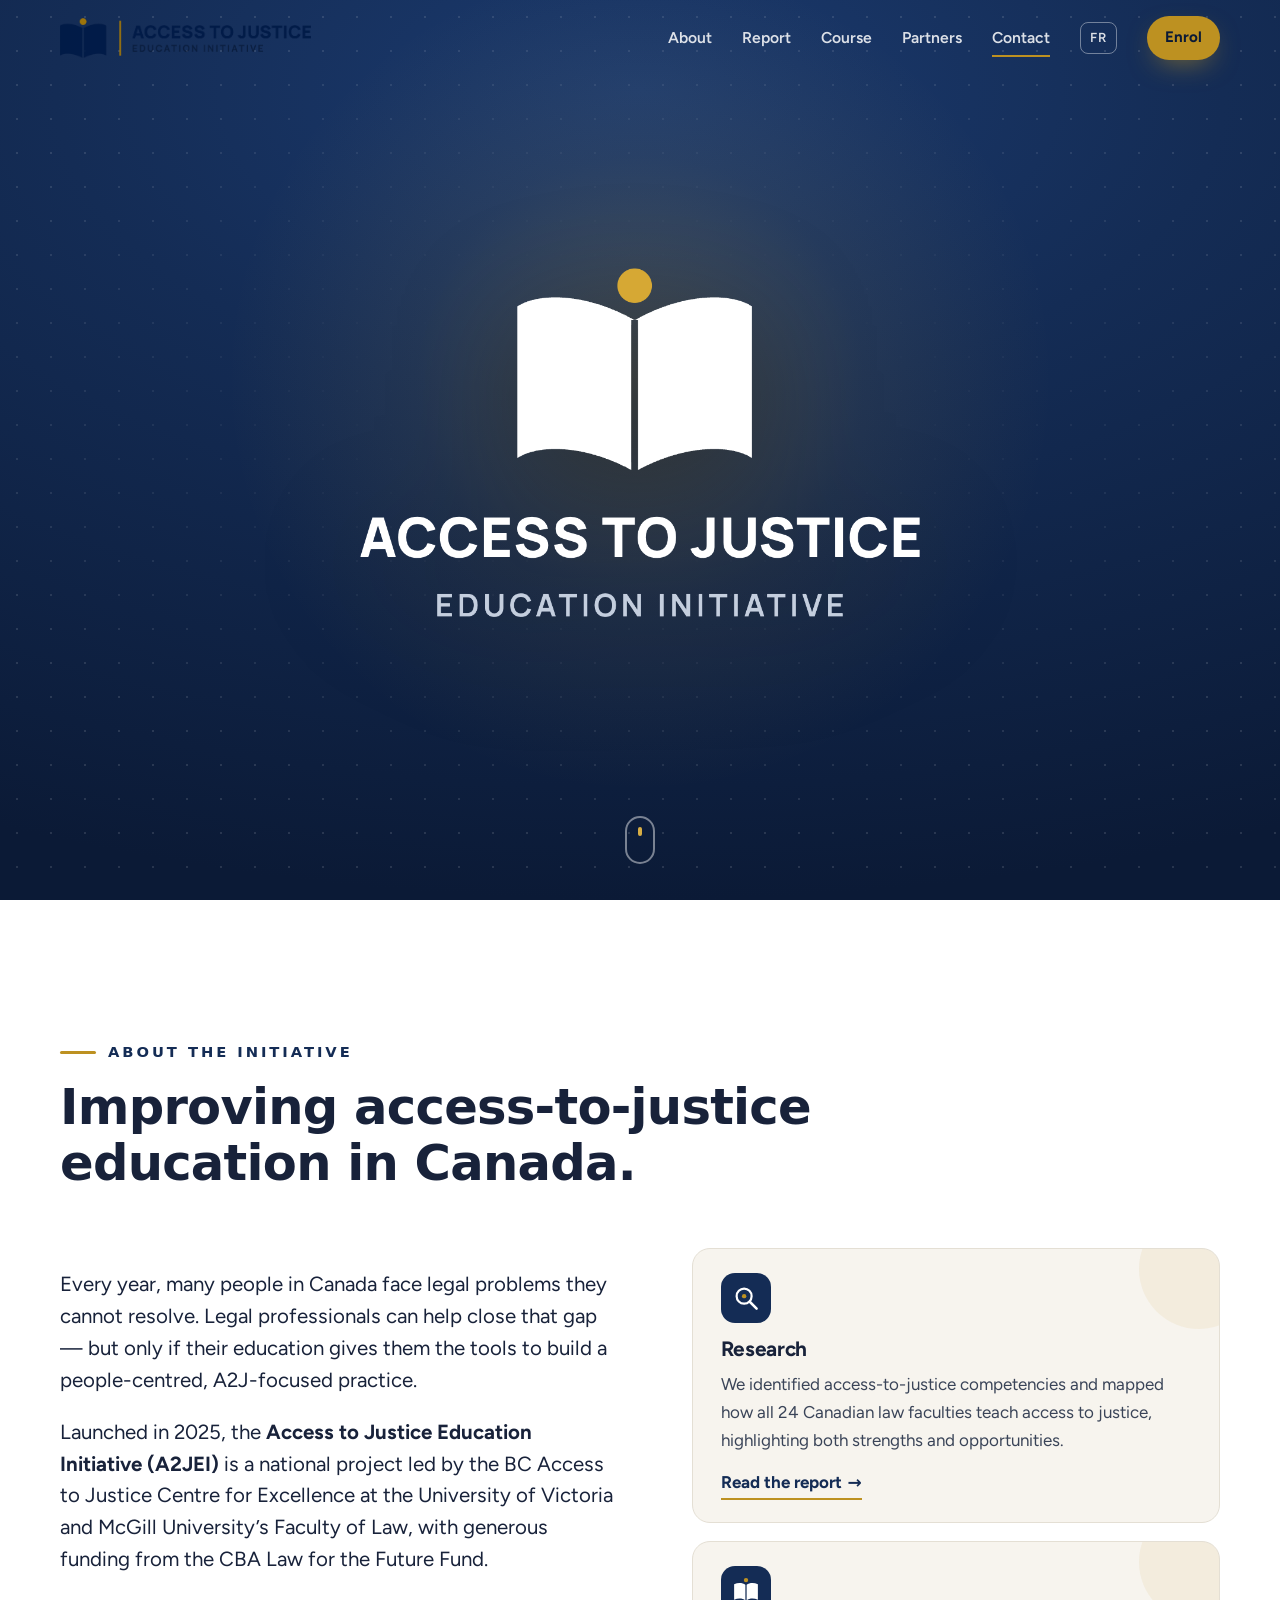
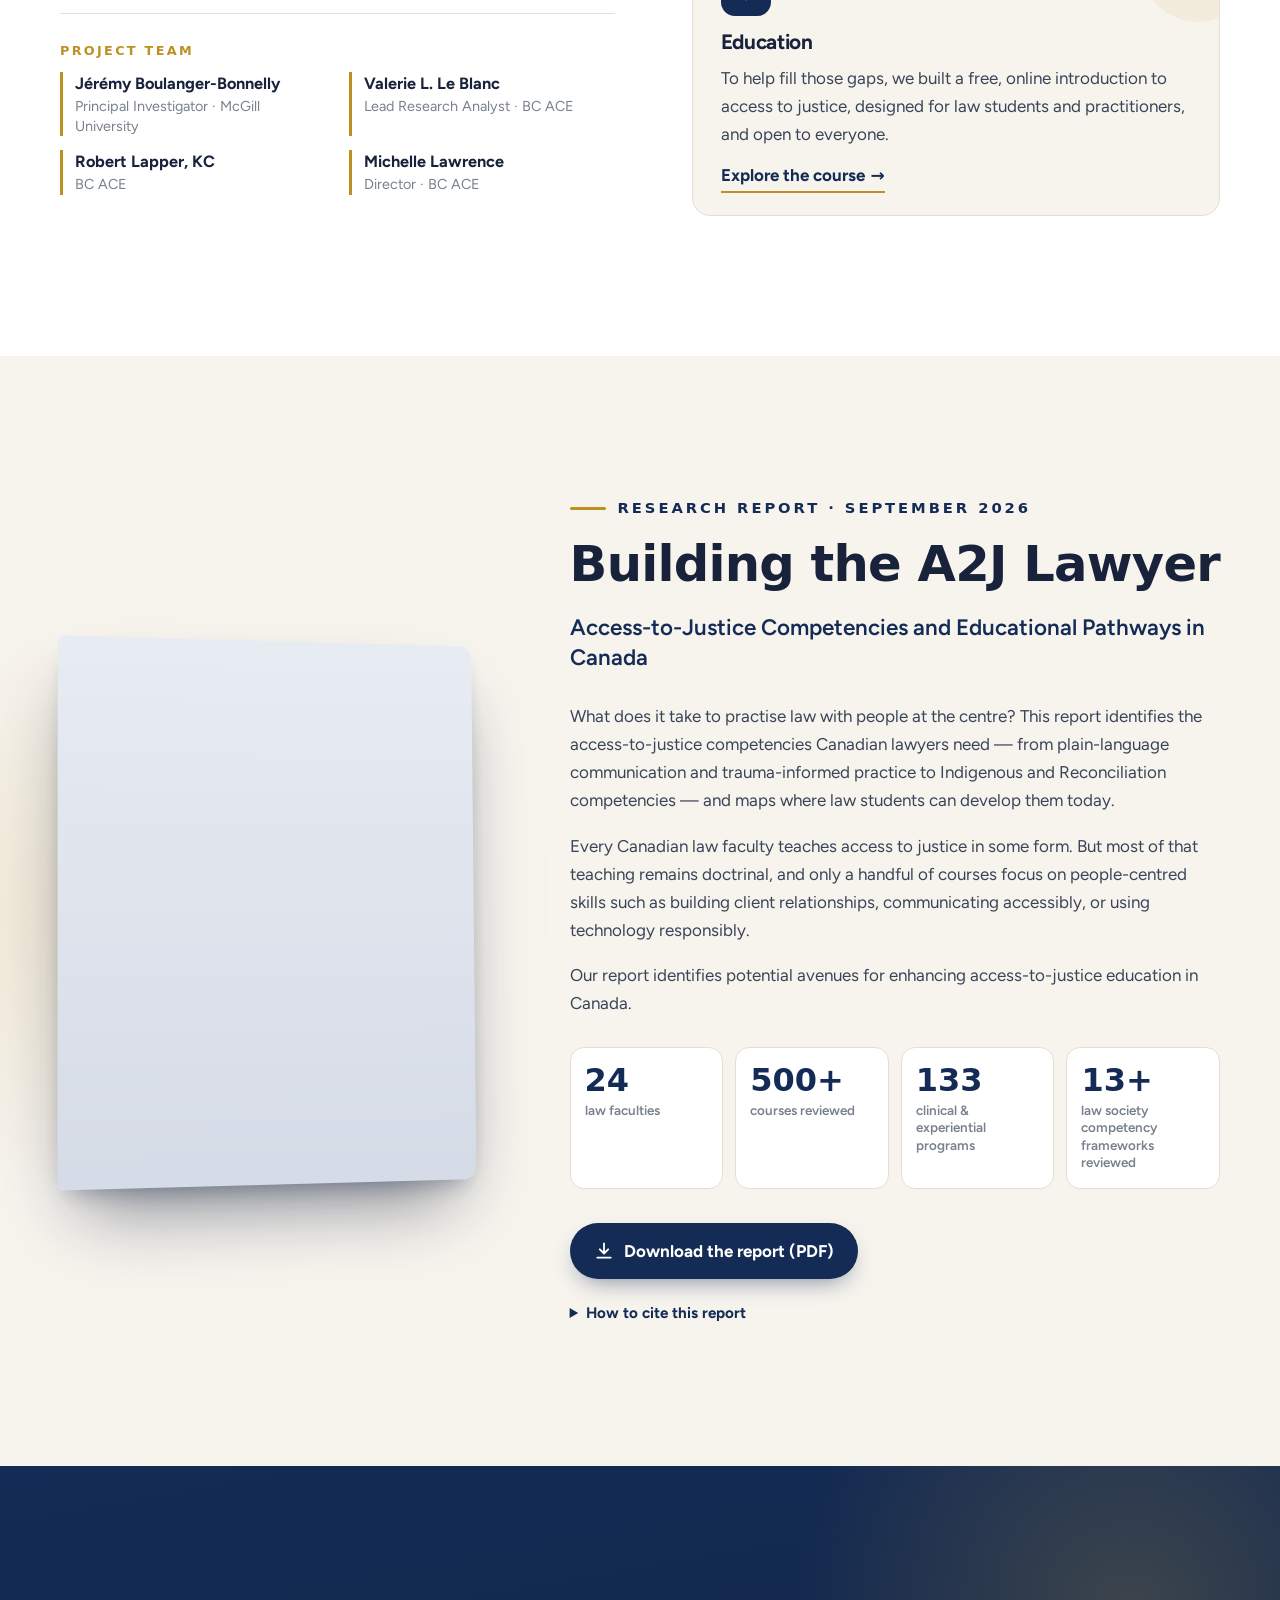
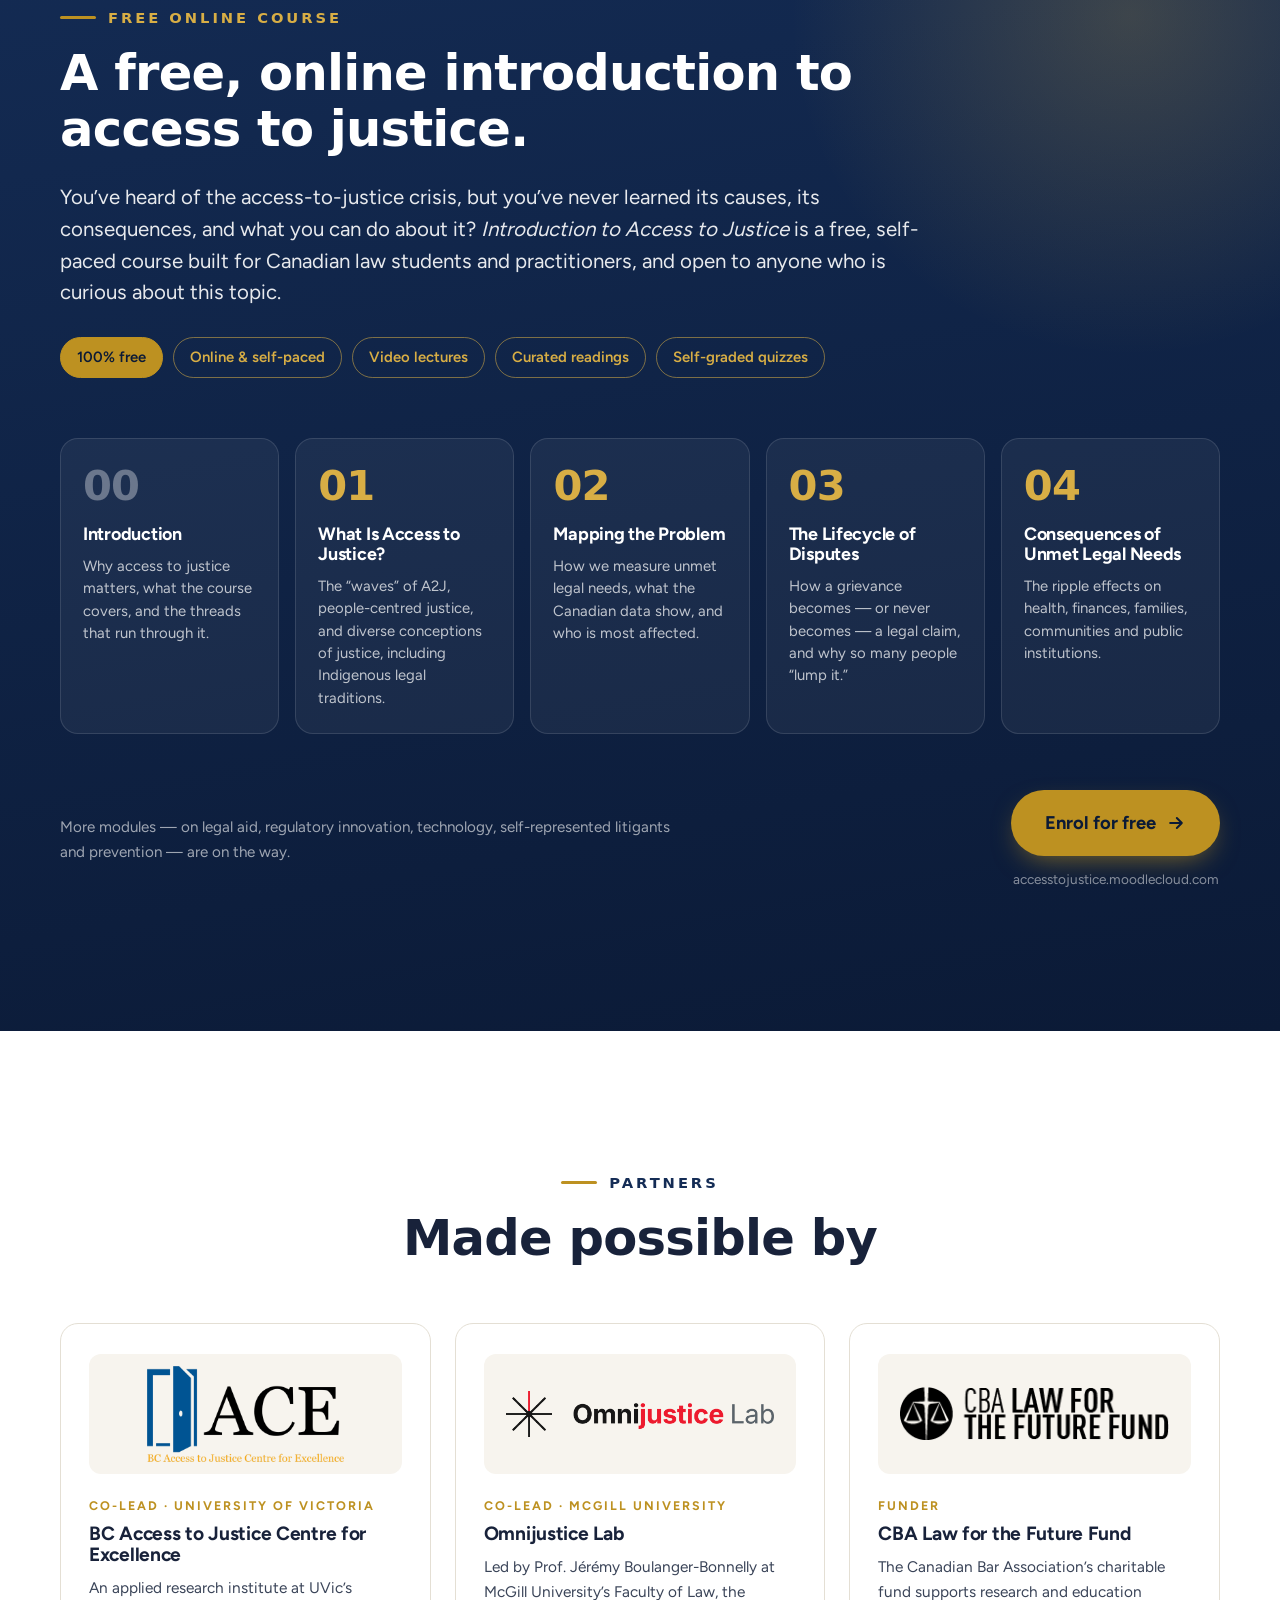
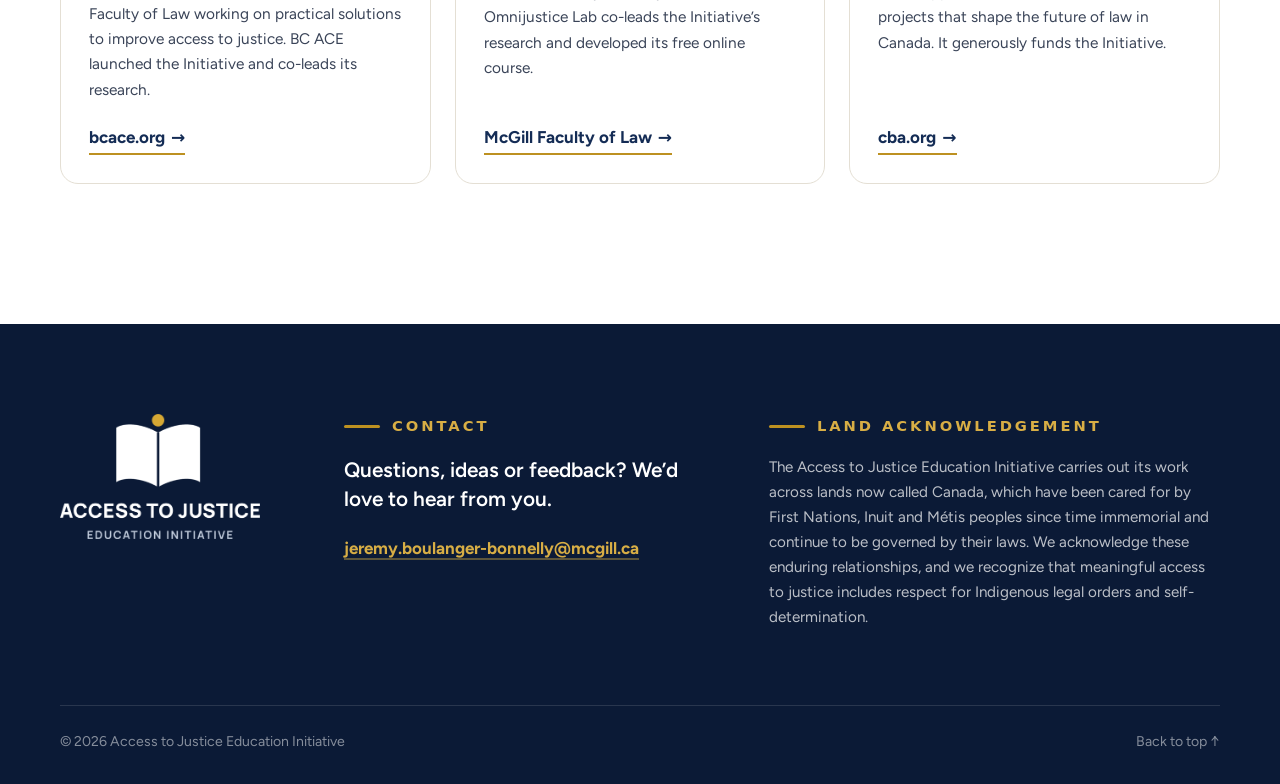
==== index.html @ c0ac3536 "Initial version of a2jeducation.org (English)" ====
<!doctype html>
<html lang="en">
<head>
  <meta charset="utf-8">
  <meta name="viewport" content="width=device-width, initial-scale=1">
  <title>Access to Justice Education Initiative</title>
  <meta name="description" content="The Access to Justice Education Initiative maps how Canadian law schools teach access to justice and offers a free online course for law students and legal professionals.">
  <link rel="canonical" href="https://a2jeducation.org/">
  <link rel="alternate" hreflang="en" href="https://a2jeducation.org/">
  <link rel="alternate" hreflang="fr" href="https://a2jeducation.org/fr/">

  <!-- Social sharing preview -->
  <meta property="og:type" content="website">
  <meta property="og:title" content="Access to Justice Education Initiative">
  <meta property="og:description" content="Research and a free online course to strengthen access-to-justice education in Canada.">
  <meta property="og:url" content="https://a2jeducation.org/">
  <meta property="og:image" content="https://a2jeducation.org/assets/img/og-image.png">
  <meta name="twitter:card" content="summary_large_image">

  <link rel="icon" href="favicon.ico" sizes="any">
  <link rel="icon" type="image/png" href="favicon.png">
  <link rel="apple-touch-icon" href="assets/img/apple-touch-icon.png">
  <meta name="theme-color" content="#0B1A36">

  <link rel="preload" href="fonts/figtree-latin-800-normal.woff2" as="font" type="font/woff2" crossorigin>
  <link rel="stylesheet" href="css/styles.css">
</head>
<body>

  <a class="skip-link" href="#about">Skip to content</a>

  <!-- ============ NAVIGATION ============ -->
  <header class="site-nav" id="nav">
    <div class="nav-inner">
      <a class="nav-brand" href="#top" aria-label="Access to Justice Education Initiative — back to top">
        <img src="assets/img/logo-horizontal-en.png" alt="Access to Justice Education Initiative" width="1269" height="202">
      </a>

      <button class="nav-toggle" aria-expanded="false" aria-controls="nav-menu" aria-label="Open menu">
        <span></span><span></span><span></span>
      </button>

      <nav id="nav-menu" class="nav-menu" aria-label="Main">
        <a href="#about">About</a>
        <a href="#report">Report</a>
        <a href="#course">Course</a>
        <a href="#partners">Partners</a>
        <a href="#contact">Contact</a>
        <a class="nav-lang" href="fr/" lang="fr" hreflang="fr" title="Version française">FR</a>
        <a class="btn btn-gold btn-sm" href="https://accesstojustice.moodlecloud.com" target="_blank" rel="noopener">Enrol</a>
      </nav>
    </div>
  </header>

  <main>

    <!-- ============ HERO (logo only) ============ -->
    <section class="hero" id="top" aria-label="Access to Justice Education Initiative">
      <div class="hero-glow" aria-hidden="true"></div>
      <div class="hero-grid" aria-hidden="true"></div>
      <h1 class="hero-logo">
        <img src="assets/img/logo-stacked-en-reverse.png" alt="Access to Justice Education Initiative" width="944" height="589">
      </h1>
      <a class="hero-scroll" href="#about" aria-label="Scroll to learn more">
        <span></span>
      </a>
    </section>

    <!-- ============ 1. ABOUT ============ -->
    <section class="section about" id="about">
      <div class="container">
        <div class="about-head reveal">
          <p class="eyebrow">About the Initiative</p>
          <h2>Improving access-to-justice education in&nbsp;Canada.</h2>
        </div>

        <div class="about-body">
          <div class="about-text reveal">
            <p class="lead">Every year, many people in Canada face legal problems they cannot resolve. Legal professionals can help close that gap — but only if their education gives them the tools to build a people-centred, A2J-focused practice.</p>
            <p class="lead">Launched in 2025, the <strong>Access to Justice Education Initiative (A2JEI)</strong> is a national project led by the BC Access to Justice Centre for Excellence at the University of Victoria and McGill University’s Faculty of Law, with generous funding from the CBA Law for the Future Fund.</p>
            <div class="team">
              <p class="team-label">Project team</p>
              <ul>
                <li><strong>Jérémy Boulanger-Bonnelly</strong><span>Principal Investigator · McGill University</span></li>
                <li><strong>Valerie L. Le Blanc</strong><span>Lead Research Analyst · BC ACE</span></li>
                <li><strong>Robert Lapper, KC</strong><span>BC ACE</span></li>
                <li><strong>Michelle Lawrence</strong><span>Director · BC ACE</span></li>
              </ul>
            </div>
          </div>

          <div class="pillars">
            <article class="pillar reveal">
              <div class="pillar-icon" aria-hidden="true">
                <svg viewBox="0 0 48 48"><circle cx="21" cy="21" r="12" fill="none" stroke="currentColor" stroke-width="3.5"/><path d="M30 30 L41 41" stroke="currentColor" stroke-width="4" stroke-linecap="round"/><circle cx="21" cy="21" r="3.5" fill="#BD9121"/></svg>
              </div>
              <h3>Research</h3>
              <p>We identified access-to-justice competencies and mapped how all 24 Canadian law faculties teach access to justice, highlighting both strengths and opportunities.</p>
              <a class="text-link" href="#report">Read the report</a>
            </article>
            <article class="pillar reveal">
              <div class="pillar-icon" aria-hidden="true">
                <svg viewBox="0 0 48 48"><path d="M5 13 C12 10 19 11 23 14 V39 C19 36 12 35 5 38 Z" fill="currentColor"/><path d="M43 13 C36 10 29 11 25 14 V39 C29 36 36 35 43 38 Z" fill="currentColor"/><circle cx="24" cy="6.5" r="3.5" fill="#BD9121"/></svg>
              </div>
              <h3>Education</h3>
              <p>To help fill those gaps, we built a free, online introduction to access to justice, designed for law students and practitioners, and open to everyone.</p>
              <a class="text-link" href="#course">Explore the course</a>
            </article>
          </div>
        </div>
      </div>
    </section>

    <!-- ============ 2. REPORT ============ -->
    <section class="section report" id="report">
      <div class="container report-grid">
        <div class="report-cover reveal">
          <!-- To replace the placeholder: save the real cover as assets/report/cover.png (same name) -->
          <img src="assets/report/cover.png" alt="Cover of the report Building the A2J Lawyer (coming soon)" width="850" height="1100" loading="lazy">
        </div>

        <div class="report-text reveal">
          <p class="eyebrow">Research report · September 2026</p>
          <h2>Building the A2J Lawyer</h2>
          <p class="subtitle">Access-to-Justice Competencies and Educational Pathways in Canada</p>

          <p>What does it take to practise law with people at the centre? This report identifies the access-to-justice competencies Canadian lawyers need — from plain-language communication and trauma-informed practice to Indigenous and Reconciliation competencies — and maps where law students can develop them today.</p>
          <p>Every Canadian law faculty teaches access to justice in some form. But most of that teaching remains doctrinal, and only a handful of courses focus on people-centred skills such as building client relationships, communicating accessibly, or using technology responsibly.</p>
          <p>Our report identifies potential avenues for enhancing access-to-justice education in Canada.</p>

          <dl class="stats">
            <div><dt>24</dt><dd>law faculties</dd></div>
            <div><dt>500+</dt><dd>courses reviewed</dd></div>
            <div><dt>133</dt><dd>clinical &amp; experiential programs</dd></div>
            <div><dt>13+</dt><dd>law society competency frameworks reviewed</dd></div>
          </dl>

          <div class="actions">
            <!-- Save the PDF as assets/report/building-the-a2j-lawyer.pdf -->
            <a class="btn btn-navy" href="assets/report/building-the-a2j-lawyer.pdf" download>
              <svg aria-hidden="true" viewBox="0 0 24 24"><path d="M12 3v12m0 0l-5-5m5 5l5-5M4 20h16" fill="none" stroke="currentColor" stroke-width="2.2" stroke-linecap="round" stroke-linejoin="round"/></svg>
              Download the report (PDF)
            </a>
          </div>

          <details class="cite">
            <summary>How to cite this report</summary>
            <p>Valerie L. Le Blanc, Jérémy Boulanger-Bonnelly, Robert Lapper, KC &amp; Michelle Lawrence, <em>Building the A2J Lawyer: Access-to-Justice Competencies and Educational Pathways in Canada</em> (September 2026).</p>
          </details>
        </div>
      </div>
    </section>

    <!-- ============ 3. COURSE ============ -->
    <section class="section course" id="course">
      <div class="course-glow" aria-hidden="true"></div>
      <div class="container">
        <div class="course-head reveal">
          <p class="eyebrow eyebrow-gold">Free online course</p>
          <h2>A free, online introduction to access to&nbsp;justice.</h2>
          <p class="lead">You’ve heard of the access-to-justice crisis, but you’ve never learned its causes, its consequences, and what you can do about it? <em>Introduction to Access to Justice</em> is a free, self-paced course built for Canadian law students and practitioners, and open to anyone who is curious about this topic.</p>
          <ul class="chips" aria-label="Course features">
            <li>100% free</li>
            <li>Online &amp; self-paced</li>
            <li>Video lectures</li>
            <li>Curated readings</li>
            <li>Self-graded quizzes</li>
          </ul>
        </div>

        <ol class="modules">
          <li class="module module-intro reveal">
            <span class="module-num">00</span>
            <h3>Introduction</h3>
            <p>Why access to justice matters, what the course covers, and the threads that run through it.</p>
          </li>
          <li class="module reveal">
            <span class="module-num">01</span>
            <h3>What Is Access to Justice?</h3>
            <p>The “waves” of A2J, people-centred justice, and diverse conceptions of justice, including Indigenous legal traditions.</p>
          </li>
          <li class="module reveal">
            <span class="module-num">02</span>
            <h3>Mapping the Problem</h3>
            <p>How we measure unmet legal needs, what the Canadian data show, and who is most affected.</p>
          </li>
          <li class="module reveal">
            <span class="module-num">03</span>
            <h3>The Lifecycle of Disputes</h3>
            <p>How a grievance becomes — or never becomes — a legal claim, and why so many people “lump it.”</p>
          </li>
          <li class="module reveal">
            <span class="module-num">04</span>
            <h3>Consequences of Unmet Legal Needs</h3>
            <p>The ripple effects on health, finances, families, communities and public institutions.</p>
          </li>
        </ol>

        <div class="course-foot reveal">
          <div class="threads">
            <p class="more">More modules — on legal aid, regulatory innovation, technology, self-represented litigants and prevention — are on the way.</p>
          </div>
          <div class="enrol">
            <a class="btn btn-gold btn-lg" href="https://accesstojustice.moodlecloud.com" target="_blank" rel="noopener">
              Enrol for free
              <svg aria-hidden="true" viewBox="0 0 24 24"><path d="M5 12h14m0 0l-6-6m6 6l-6 6" fill="none" stroke="currentColor" stroke-width="2.4" stroke-linecap="round" stroke-linejoin="round"/></svg>
            </a>
            <p class="enrol-note">accesstojustice.moodlecloud.com</p>
          </div>
        </div>
      </div>
    </section>

    <!-- ============ 4. PARTNERS ============ -->
    <section class="section partners" id="partners">
      <div class="container">
        <div class="partners-head reveal">
          <p class="eyebrow">Partners</p>
          <h2>Made possible by</h2>
        </div>

        <div class="partner-grid">
          <a class="partner reveal" href="https://bcace.org/" target="_blank" rel="noopener">
            <div class="partner-logo">
              <img class="logo-tall" src="assets/logos/bc-ace.png" alt="BC Access to Justice Centre for Excellence" loading="lazy">
            </div>
            <p class="partner-role">Co-lead · University of Victoria</p>
            <h3>BC Access to Justice Centre for Excellence</h3>
            <p>An applied research institute at UVic’s Faculty of Law working on practical solutions to improve access to justice. BC ACE launched the Initiative and co-leads its research.</p>
            <span class="text-link">bcace.org</span>
          </a>

          <a class="partner reveal" href="https://www.mcgill.ca/law/profs/boulanger-bonnelly-jeremy" target="_blank" rel="noopener">
            <div class="partner-logo">
              <img src="assets/logos/omnijustice-lab.png" alt="Omnijustice Lab" loading="lazy">
            </div>
            <p class="partner-role">Co-lead · McGill University</p>
            <h3>Omnijustice Lab</h3>
            <p>Led by Prof. Jérémy Boulanger-Bonnelly at McGill University’s Faculty of Law, the Omnijustice Lab co-leads the Initiative’s research and developed its free online course.</p>
            <span class="text-link">McGill Faculty of Law</span>
          </a>

          <a class="partner reveal" href="https://www.cba.org/about-us/cba-partners/law-for-the-future-fund/" target="_blank" rel="noopener">
            <div class="partner-logo">
              <img src="assets/logos/lfff-en.png" alt="CBA Law for the Future Fund" loading="lazy">
            </div>
            <p class="partner-role">Funder</p>
            <h3>CBA Law for the Future Fund</h3>
            <p>The Canadian Bar Association’s charitable fund supports research and education projects that shape the future of law in Canada. It generously funds the Initiative.</p>
            <span class="text-link">cba.org</span>
          </a>
        </div>
      </div>
    </section>

  </main>

  <!-- ============ FOOTER / CONTACT ============ -->
  <footer class="site-footer" id="contact">
    <div class="container footer-grid">
      <div class="footer-brand">
        <img src="assets/img/logo-stacked-en-reverse.png" alt="Access to Justice Education Initiative" width="944" height="589" loading="lazy">
      </div>

      <div class="footer-contact">
        <p class="eyebrow eyebrow-gold">Contact</p>
        <p class="footer-big">Questions, ideas or feedback? We’d love to hear from you.</p>
        <a class="mail" href="mailto:jeremy.boulanger-bonnelly@mcgill.ca">jeremy.boulanger-bonnelly@mcgill.ca</a>
      </div>

      <div class="footer-land">
        <p class="eyebrow eyebrow-gold">Land acknowledgement</p>
        <p>The Access to Justice Education Initiative carries out its work across lands now called Canada, which have been cared for by First Nations, Inuit and Métis peoples since time immemorial and continue to be governed by their laws. We acknowledge these enduring relationships, and we recognize that meaningful access to justice includes respect for Indigenous legal orders and self-determination.</p>
      </div>
    </div>

    <div class="container footer-bottom">
      <p>© <span id="year">2026</span> Access to Justice Education Initiative</p>
      <p><a href="#top">Back to top ↑</a></p>
    </div>
  </footer>

  <script src="js/main.js" defer></script>
</body>
</html>
---- css/styles.css ----
/* =========================================================
   Access to Justice Education Initiative — a2jeducation.org
   ---------------------------------------------------------
   Colours come from the A2JEI logo. To tweak the look,
   change the values in :root below.
   ========================================================= */

/* ---------- Fonts (self-hosted: no Google tracking) ---------- */
@font-face { font-family: "Figtree"; font-weight: 400; font-style: normal; font-display: swap; src: url("../fonts/figtree-latin-400-normal.woff2") format("woff2"); }
@font-face { font-family: "Figtree"; font-weight: 500; font-style: normal; font-display: swap; src: url("../fonts/figtree-latin-500-normal.woff2") format("woff2"); }
@font-face { font-family: "Figtree"; font-weight: 600; font-style: normal; font-display: swap; src: url("../fonts/figtree-latin-600-normal.woff2") format("woff2"); }
@font-face { font-family: "Figtree"; font-weight: 700; font-style: normal; font-display: swap; src: url("../fonts/figtree-latin-700-normal.woff2") format("woff2"); }
@font-face { font-family: "Figtree"; font-weight: 800; font-style: normal; font-display: swap; src: url("../fonts/figtree-latin-800-normal.woff2") format("woff2"); }

:root {
  --navy: #142C55;        /* logo navy */
  --navy-800: #10244A;
  --navy-900: #0B1A36;
  --gold: #BD9121;        /* logo gold */
  --gold-light: #D8AE45;
  --slate: #79818D;       /* logo grey */
  --ink: #18223A;
  --text: #3A4458;
  --paper: #F7F4EE;       /* warm off-white */
  --line: #E4DFD4;
  --white: #FFFFFF;

  --radius: 18px;
  --nav-h: 76px;
  --max: 1160px;
  --shadow: 0 20px 50px -20px rgba(11, 26, 54, .35);
}

/* ---------- Base ---------- */
*, *::before, *::after { box-sizing: border-box; }
html { scroll-behavior: smooth; -webkit-text-size-adjust: 100%; }
body {
  margin: 0;
  font-family: "Figtree", system-ui, -apple-system, "Segoe UI", sans-serif;
  font-size: 1.0625rem;
  line-height: 1.65;
  color: var(--text);
  background: var(--white);
  -webkit-font-smoothing: antialiased;
}
img { max-width: 100%; height: auto; display: block; }
a { color: inherit; }
h1, h2, h3 { color: var(--ink); line-height: 1.12; margin: 0 0 .5em; letter-spacing: -.015em; }
h2 { font-size: clamp(2rem, 4.2vw, 3.1rem); font-weight: 800; }
h3 { font-size: 1.3rem; font-weight: 700; }
p { margin: 0 0 1em; }
section[id], footer[id] { scroll-margin-top: calc(var(--nav-h) - 1px); }

.container { width: min(100% - 40px, var(--max)); margin-inline: auto; }
.section { padding: clamp(80px, 11vw, 140px) 0; position: relative; }

.skip-link { position: absolute; left: -9999px; top: 8px; background: var(--gold); color: var(--navy-900); padding: 8px 14px; border-radius: 8px; z-index: 100; font-weight: 700; }
.skip-link:focus { left: 8px; }

:focus-visible { outline: 3px solid var(--gold); outline-offset: 3px; border-radius: 4px; }

.eyebrow {
  font-size: .92rem; font-weight: 800; letter-spacing: .2em; text-transform: uppercase;
  color: var(--navy); margin-bottom: 1.1em; display: flex; align-items: center; gap: 12px;
}
.eyebrow::before { content: ""; width: 36px; height: 3px; background: var(--gold); border-radius: 2px; }
.eyebrow-gold { color: var(--gold-light); }

.lead { font-size: clamp(1.15rem, 1.6vw, 1.32rem); line-height: 1.55; color: var(--ink); }

/* ---------- Buttons & links ---------- */
.btn {
  display: inline-flex; align-items: center; gap: 10px;
  font: inherit; font-weight: 700; text-decoration: none;
  padding: 14px 24px; border-radius: 999px; border: 0; cursor: pointer;
  transition: transform .2s ease, box-shadow .2s ease, background .2s ease;
}
.btn svg { width: 20px; height: 20px; }
.btn:hover { transform: translateY(-2px); }
.btn-navy { background: var(--navy); color: var(--white); box-shadow: 0 10px 24px -10px rgba(20,44,85,.6); }
.btn-navy:hover { background: var(--navy-800); }
.btn-gold { background: var(--gold); color: var(--navy-900); box-shadow: 0 10px 28px -10px rgba(189,145,33,.7); }
.btn-gold:hover { background: var(--gold-light); }
.btn-sm { padding: 9px 18px; font-size: .95rem; }
.btn-lg { padding: 18px 34px; font-size: 1.15rem; }

.text-link {
  font-weight: 700; color: var(--navy); text-decoration: none;
  display: inline-flex; align-items: center; gap: 6px;
  border-bottom: 2px solid var(--gold); padding-bottom: 2px;
}
.text-link::after { content: "→"; transition: transform .2s ease; }
a:hover .text-link::after, .text-link:hover::after { transform: translateX(4px); }

/* ---------- Navigation ---------- */
.site-nav {
  position: fixed; inset: 0 0 auto 0; height: var(--nav-h); z-index: 50;
  transition: background .3s ease, box-shadow .3s ease;
}
.nav-inner { height: 100%; width: min(100% - 40px, var(--max)); margin-inline: auto; display: flex; align-items: center; justify-content: space-between; gap: 24px; }
.nav-brand img { height: 40px; width: auto; transition: opacity .3s ease, transform .3s ease; }
.nav-menu { display: flex; align-items: center; gap: 30px; }
.nav-menu a:not(.btn) {
  text-decoration: none; font-weight: 600; font-size: .98rem; color: rgba(255,255,255,.85);
  position: relative; padding: 6px 0; transition: color .2s ease;
}
.nav-menu a:not(.btn)::after {
  content: ""; position: absolute; left: 0; right: 0; bottom: 0; height: 2px; background: var(--gold);
  transform: scaleX(0); transform-origin: left; transition: transform .25s ease;
}
.nav-menu a:not(.btn):hover::after, .nav-menu a.active::after { transform: scaleX(1); }
.nav-menu a:not(.btn):hover { color: var(--white); }
.nav-lang { border: 1.5px solid rgba(255,255,255,.4); border-radius: 8px; padding: 4px 9px !important; font-size: .82rem !important; letter-spacing: .08em; }
.nav-lang::after { display: none; }

/* On the hero: transparent bar, logo hidden (the hero IS the logo) */
.site-nav:not(.scrolled) .nav-brand img { opacity: 0; transform: translateY(-6px); pointer-events: none; }
/* After scrolling: solid white bar */
.site-nav.scrolled { background: rgba(255,255,255,.96); backdrop-filter: blur(10px); -webkit-backdrop-filter: blur(10px); box-shadow: 0 1px 0 var(--line), 0 8px 30px -18px rgba(11,26,54,.35); }
.site-nav.scrolled .nav-menu a:not(.btn) { color: var(--text); }
.site-nav.scrolled .nav-menu a:not(.btn):hover, .site-nav.scrolled .nav-menu a.active { color: var(--navy); }
.site-nav.scrolled .nav-lang { border-color: var(--line); }

.nav-toggle { display: none; background: none; border: 0; width: 44px; height: 44px; padding: 10px; cursor: pointer; }
.nav-toggle span { display: block; height: 2.5px; background: var(--white); border-radius: 2px; margin: 5px 0; transition: transform .25s ease, opacity .25s ease, background .3s; }
.site-nav.scrolled .nav-toggle span, .site-nav.open .nav-toggle span { background: var(--navy); }
.site-nav.open .nav-toggle span:nth-child(1) { transform: translateY(7.5px) rotate(45deg); }
.site-nav.open .nav-toggle span:nth-child(2) { opacity: 0; }
.site-nav.open .nav-toggle span:nth-child(3) { transform: translateY(-7.5px) rotate(-45deg); }

/* ---------- Hero ---------- */
.hero {
  min-height: 100vh; min-height: 100svh;
  display: grid; place-items: center; position: relative; overflow: hidden;
  background: radial-gradient(120% 90% at 50% 10%, #1B3A6E 0%, var(--navy) 38%, var(--navy-900) 100%);
  padding: calc(var(--nav-h) + 20px) 24px 110px;
}
.hero-glow {
  position: absolute; width: 900px; height: 900px; left: 50%; top: 42%;
  transform: translate(-50%, -50%);
  background: radial-gradient(circle, rgba(216,174,69,.28) 0%, rgba(216,174,69,.08) 35%, transparent 65%);
  animation: breathe 7s ease-in-out infinite;
}
.hero-grid {
  position: absolute; inset: 0;
  background-image: radial-gradient(rgba(255,255,255,.12) 1.2px, transparent 1.3px);
  background-size: 34px 34px;
  -webkit-mask-image: radial-gradient(ellipse 70% 60% at 50% 45%, transparent 25%, #000 80%);
          mask-image: radial-gradient(ellipse 70% 60% at 50% 45%, transparent 25%, #000 80%);
}
.hero-logo { margin: 0; position: relative; z-index: 1; width: min(560px, 82vw); }
.hero-logo img { width: 100%; filter: drop-shadow(0 24px 60px rgba(0,0,0,.35)); animation: rise 1.2s cubic-bezier(.2,.8,.2,1) both; }
.hero-scroll {
  position: absolute; bottom: 36px; left: 50%; transform: translateX(-50%);
  width: 30px; height: 48px; border: 2px solid rgba(255,255,255,.45); border-radius: 20px; z-index: 1;
}
.hero-scroll span { position: absolute; left: 50%; top: 9px; width: 4px; height: 9px; margin-left: -2px; border-radius: 2px; background: var(--gold-light); animation: scrollcue 1.8s ease-in-out infinite; }
.hero-scroll:hover { border-color: var(--white); }

@keyframes rise { from { opacity: 0; transform: translateY(30px) scale(.97); } to { opacity: 1; transform: none; } }
@keyframes breathe { 0%,100% { opacity: .85; transform: translate(-50%,-50%) scale(1); } 50% { opacity: 1; transform: translate(-50%,-50%) scale(1.07); } }
@keyframes scrollcue { 0% { opacity: 0; transform: translateY(0); } 30% { opacity: 1; } 100% { opacity: 0; transform: translateY(16px); } }

/* ---------- About ---------- */
.about-head { max-width: 820px; margin-bottom: 56px; }
.about-body { display: grid; grid-template-columns: 1.05fr 1fr; gap: clamp(40px, 6vw, 80px); align-items: center; }
.team { margin-top: 2.2em; padding-top: 1.5em; border-top: 1px solid var(--line); }
.team-label { font-size: .8rem; font-weight: 800; letter-spacing: .18em; text-transform: uppercase; color: var(--gold); margin-bottom: .9em; }
.team ul { list-style: none; padding: 0; margin: 0; display: grid; grid-template-columns: 1fr 1fr; gap: 14px 24px; }
.team li { display: flex; flex-direction: column; border-left: 3px solid var(--gold); padding-left: 12px; line-height: 1.35; }
.team li strong { color: var(--ink); font-size: 1.02rem; }
.team li span { color: var(--slate); font-size: .9rem; margin-top: 3px; }
@media (max-width: 480px) { .team ul { grid-template-columns: 1fr; } }
.pillars { display: grid; gap: 18px; }
.pillar {
  background: var(--paper); border: 1px solid var(--line); border-radius: var(--radius);
  padding: 24px 28px 22px; position: relative; overflow: hidden;
  transition: transform .25s ease, box-shadow .25s ease;
}
.pillar:hover { transform: translateY(-4px); box-shadow: var(--shadow); }
.pillar::after { content: ""; position: absolute; right: -40px; top: -40px; width: 120px; height: 120px; border-radius: 50%; background: rgba(189,145,33,.08); }
.pillar-icon { width: 50px; height: 50px; border-radius: 14px; background: var(--navy); color: var(--white); display: grid; place-items: center; margin-bottom: 14px; }
.pillar-icon svg { width: 30px; height: 30px; }
.pillar p { margin-bottom: .8em; }

/* ---------- Report ---------- */
.report { background: var(--paper); overflow: hidden; }
.report::before { /* soft gold arc */
  content: ""; position: absolute; left: -200px; top: 50%; width: 620px; height: 620px; transform: translateY(-50%);
  border-radius: 50%; background: radial-gradient(circle, rgba(189,145,33,.14), transparent 65%); pointer-events: none;
}
.report-grid { display: grid; grid-template-columns: minmax(260px, 420px) 1fr; gap: clamp(40px, 7vw, 96px); align-items: center; position: relative; }
.report-cover { perspective: 1400px; }
.report-cover img {
  width: 100%; border-radius: 6px 14px 14px 6px;
  box-shadow: -2px 0 0 rgba(0,0,0,.08) inset, 0 40px 70px -25px rgba(11,26,54,.55), 0 12px 24px -12px rgba(11,26,54,.35);
  transform: rotateY(8deg) rotateX(2deg); transition: transform .5s cubic-bezier(.2,.8,.2,1);
}
.report-cover:hover img { transform: rotateY(0) rotateX(0) translateY(-6px); }
.subtitle { font-size: clamp(1.15rem, 1.8vw, 1.4rem); font-weight: 600; color: var(--navy); margin-top: -.2em; margin-bottom: 1.3em; line-height: 1.35; }
.stats { display: grid; grid-template-columns: repeat(4, 1fr); gap: 12px; margin: 30px 0 34px; padding: 0; }
.stats div { background: var(--white); border: 1px solid var(--line); border-radius: 14px; padding: 16px 14px; }
.stats dt { font-size: 2rem; font-weight: 800; color: var(--navy); line-height: 1; }
.stats dd { margin: 6px 0 0; font-size: .84rem; line-height: 1.3; color: var(--slate); font-weight: 600; }
.actions { display: flex; flex-wrap: wrap; gap: 14px; }
.cite { margin-top: 22px; font-size: .95rem; }
.cite summary { cursor: pointer; font-weight: 700; color: var(--navy); width: fit-content; }
.cite p { margin-top: 10px; padding: 14px 16px; background: var(--white); border-radius: 10px; border: 1px solid var(--line); }

/* ---------- Course ---------- */
.course { background: linear-gradient(170deg, var(--navy) 0%, var(--navy-900) 100%); color: rgba(255,255,255,.82); overflow: hidden; }
.course h2, .course h3 { color: var(--white); }
.course .lead { color: rgba(255,255,255,.9); }
.course-glow { position: absolute; right: -250px; top: -250px; width: 800px; height: 800px; border-radius: 50%; background: radial-gradient(circle, rgba(216,174,69,.22), transparent 60%); pointer-events: none; }
.course-head { max-width: 860px; position: relative; }
.chips { list-style: none; display: flex; flex-wrap: wrap; gap: 10px; padding: 0; margin: 28px 0 0; }
.chips li { border: 1.5px solid rgba(216,174,69,.55); color: var(--gold-light); border-radius: 999px; padding: 7px 16px; font-weight: 600; font-size: .93rem; }
.chips li:first-child { background: var(--gold); color: var(--navy-900); border-color: var(--gold); }

.modules { list-style: none; padding: 0; margin: 60px 0 0; display: grid; grid-template-columns: repeat(5, 1fr); gap: 16px; position: relative; }
.module {
  background: rgba(255,255,255,.05); border: 1px solid rgba(255,255,255,.12); border-radius: var(--radius);
  padding: 26px 22px 24px; transition: transform .25s ease, background .25s ease, border-color .25s ease;
}
.module:hover { transform: translateY(-6px); background: rgba(255,255,255,.09); border-color: rgba(216,174,69,.6); }
.module-num { display: block; font-size: 2.6rem; font-weight: 800; color: var(--gold-light); line-height: 1; margin-bottom: 18px; letter-spacing: -.02em; }
.module h3 { font-size: 1.12rem; margin-bottom: .6em; }
.module p { font-size: .93rem; line-height: 1.5; margin: 0; color: rgba(255,255,255,.72); }
.module-intro .module-num { color: rgba(255,255,255,.35); }

.course-foot { margin-top: 56px; display: flex; justify-content: space-between; align-items: center; gap: 40px; flex-wrap: wrap; position: relative; }
.threads { max-width: 620px; }
.threads-label { font-size: .8rem; font-weight: 700; letter-spacing: .2em; text-transform: uppercase; color: rgba(255,255,255,.55); margin-bottom: 12px; }
.threads ul { list-style: none; padding: 0; margin: 0 0 16px; display: flex; flex-wrap: wrap; gap: 8px 22px; }
.threads li { color: var(--white); font-weight: 600; display: flex; align-items: center; gap: 9px; }
.threads li::before { content: ""; width: 8px; height: 8px; border-radius: 50%; background: var(--gold); }
.threads .more { font-size: .95rem; color: rgba(255,255,255,.6); margin: 0; }
.enrol { text-align: center; }
.enrol-note { font-size: .85rem; color: rgba(255,255,255,.5); margin: 12px 0 0; }

/* ---------- Partners ---------- */
.partners-head { text-align: center; margin-bottom: 56px; }
.partners-head .eyebrow { justify-content: center; }
.partner-grid { display: grid; grid-template-columns: repeat(3, 1fr); gap: 24px; }
.partner {
  display: flex; flex-direction: column; text-decoration: none; color: var(--text);
  background: var(--white); border: 1px solid var(--line); border-radius: var(--radius);
  padding: 30px 28px 28px; transition: transform .25s ease, box-shadow .25s ease, border-color .25s ease;
}
.partner:hover { transform: translateY(-6px); box-shadow: var(--shadow); border-color: transparent; }
.partner-logo { height: 120px; display: flex; align-items: center; justify-content: center; background: var(--paper); border-radius: 12px; margin-bottom: 22px; padding: 18px 22px; position: relative; }
.partner-logo img { max-height: 66px; max-width: 100%; width: auto; object-fit: contain; }
.partner-logo img.logo-tall { max-height: 96px; }
.logo-fallback { display: none; font-weight: 800; font-size: 1.8rem; color: var(--navy); letter-spacing: .04em; }
.partner-logo.logo-missing img { display: none; }
.partner-logo.logo-missing .logo-fallback { display: block; }
.partner-role { font-size: .78rem; font-weight: 700; letter-spacing: .16em; text-transform: uppercase; color: var(--gold); margin-bottom: .5em; }
.partner h3 { font-size: 1.2rem; }
.partner p:not(.partner-role) { font-size: .96rem; flex: 1; }
.partner .text-link { align-self: flex-start; margin-top: 6px; }

/* ---------- Footer ---------- */
.site-footer { background: var(--navy-900); color: rgba(255,255,255,.72); padding: 90px 0 30px; }
.footer-grid { display: grid; grid-template-columns: 220px 1fr 1.25fr; gap: clamp(32px, 5vw, 70px); align-items: start; }
.footer-brand img { width: 200px; }
.footer-big { color: var(--white); font-size: 1.3rem; font-weight: 600; line-height: 1.4; }
.mail { color: var(--gold-light); font-weight: 700; text-decoration: none; border-bottom: 2px solid rgba(216,174,69,.4); word-break: break-all; }
.mail:hover { border-color: var(--gold-light); }
.footer-land p:last-child { font-size: .95rem; line-height: 1.65; }
.footer-bottom { display: flex; justify-content: space-between; gap: 20px; flex-wrap: wrap; border-top: 1px solid rgba(255,255,255,.12); margin-top: 60px; padding-top: 24px; font-size: .88rem; color: rgba(255,255,255,.5); }
.footer-bottom p { margin: 0; }
.footer-bottom a { text-decoration: none; }
.footer-bottom a:hover { color: var(--white); }

/* ---------- Scroll-reveal animation ---------- */
.js .reveal { opacity: 0; transform: translateY(28px); transition: opacity .8s ease, transform .8s cubic-bezier(.2,.8,.2,1); }
.js .reveal.visible { opacity: 1; transform: none; }

/* ---------- Responsive ---------- */
@media (max-width: 1080px) {
  .modules { grid-template-columns: repeat(3, 1fr); }
  .module-intro { grid-column: span 3; }
  .stats { grid-template-columns: repeat(2, 1fr); }
}
@media (max-width: 920px) {
  .nav-toggle { display: block; }
  .nav-menu {
    position: fixed; top: var(--nav-h); left: 0; right: 0;
    flex-direction: column; align-items: stretch; gap: 0;
    background: var(--white); padding: 10px 20px 24px; box-shadow: 0 20px 40px -20px rgba(11,26,54,.4);
    transform: translateY(-12px); opacity: 0; visibility: hidden; transition: all .25s ease;
  }
  .site-nav.open { background: var(--white); }
  .site-nav.open .nav-menu { transform: none; opacity: 1; visibility: visible; }
  .site-nav.open .nav-brand img { opacity: 1; transform: none; }
  .nav-menu a:not(.btn) { color: var(--text) !important; padding: 14px 4px; border-bottom: 1px solid var(--line); }
  .nav-menu a:not(.btn)::after { display: none; }
  .nav-lang { border: 0 !important; border-bottom: 1px solid var(--line) !important; border-radius: 0 !important; padding: 14px 4px !important; font-size: .98rem !important; }
  .nav-menu .btn { margin-top: 18px; justify-content: center; }
  .about-body, .report-grid { grid-template-columns: 1fr; }
  .report-cover { max-width: 340px; }
  .partner-grid { grid-template-columns: 1fr; max-width: 560px; margin-inline: auto; }
  .footer-grid { grid-template-columns: 1fr; }
}
@media (max-width: 640px) {
  .modules { grid-template-columns: 1fr; }
  .module-intro { grid-column: auto; }
  .nav-brand img { height: 32px; }
  .course-foot { flex-direction: column; align-items: stretch; }
  .enrol .btn { width: 100%; justify-content: center; }
  .stats dt { font-size: 1.7rem; }
}

@media (prefers-reduced-motion: reduce) {
  html { scroll-behavior: auto; }
  *, *::before, *::after { animation: none !important; transition: none !important; }
  .js .reveal { opacity: 1; transform: none; }
}
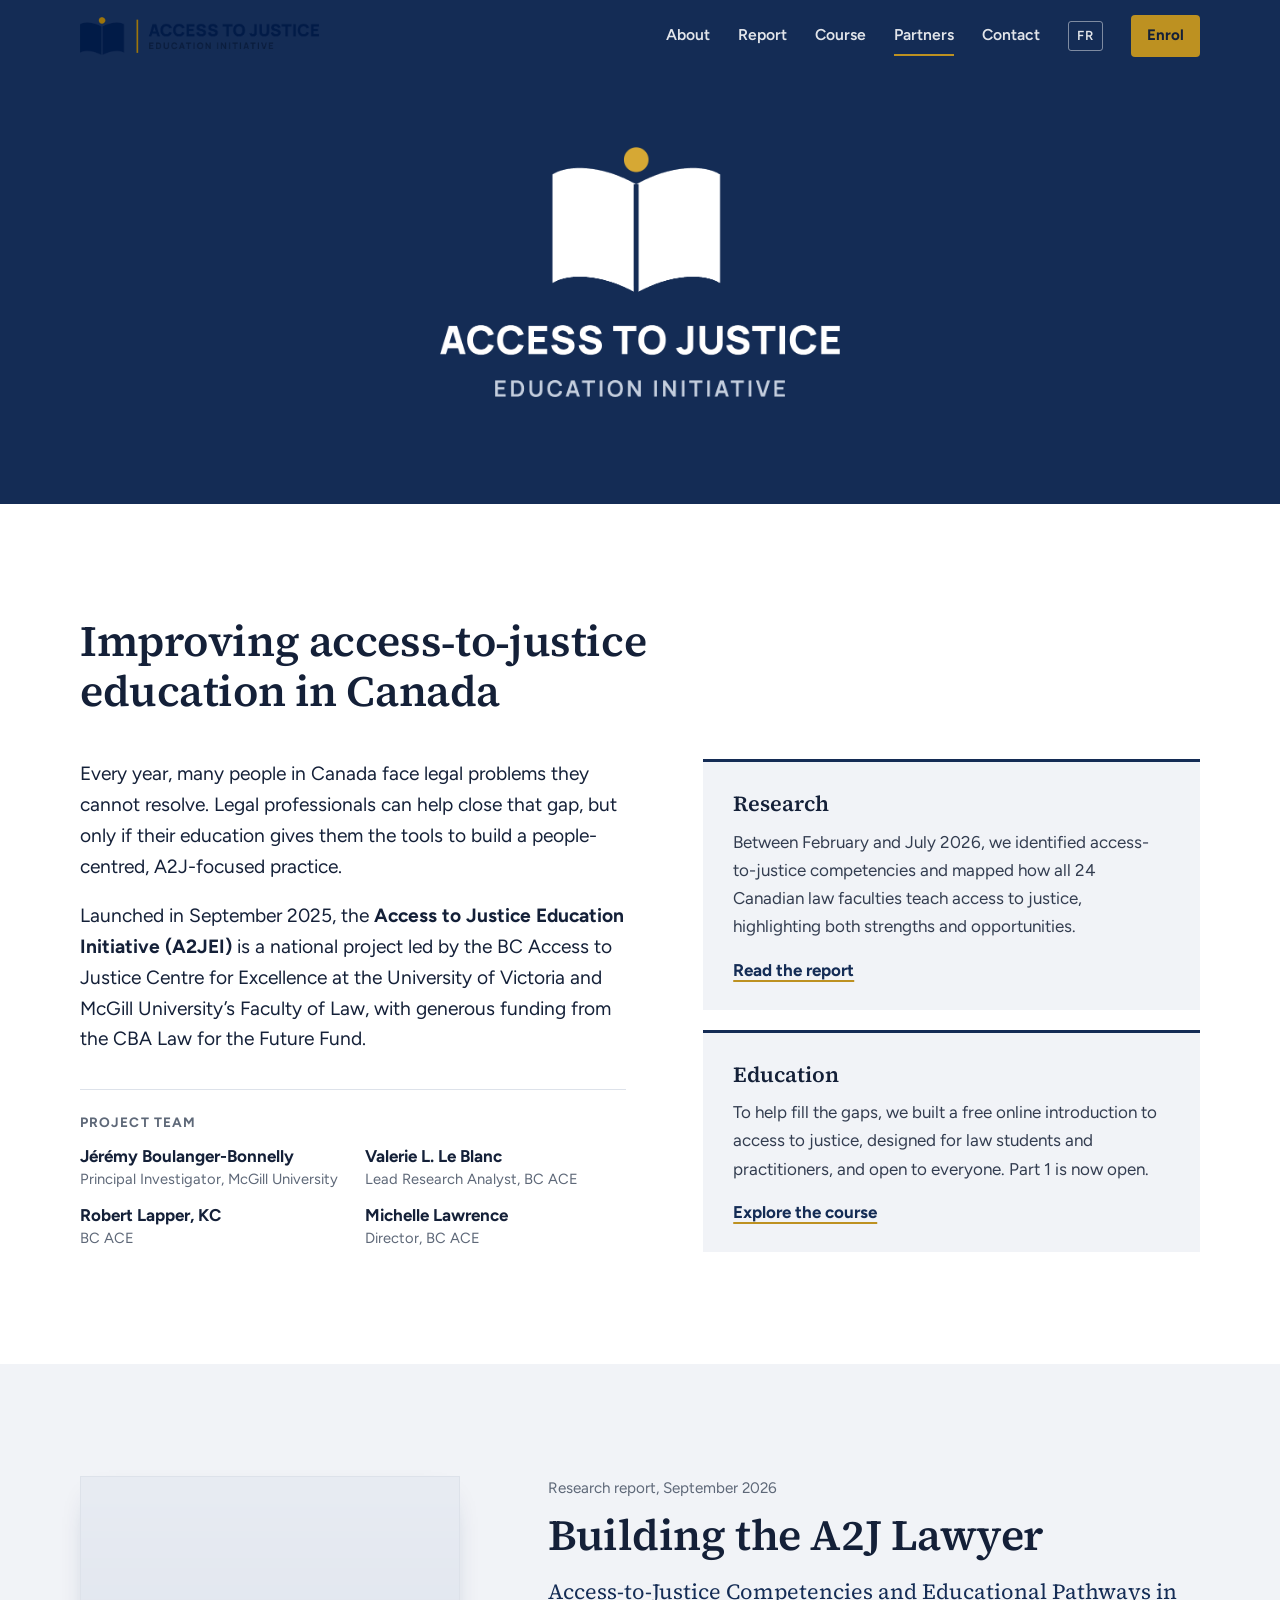
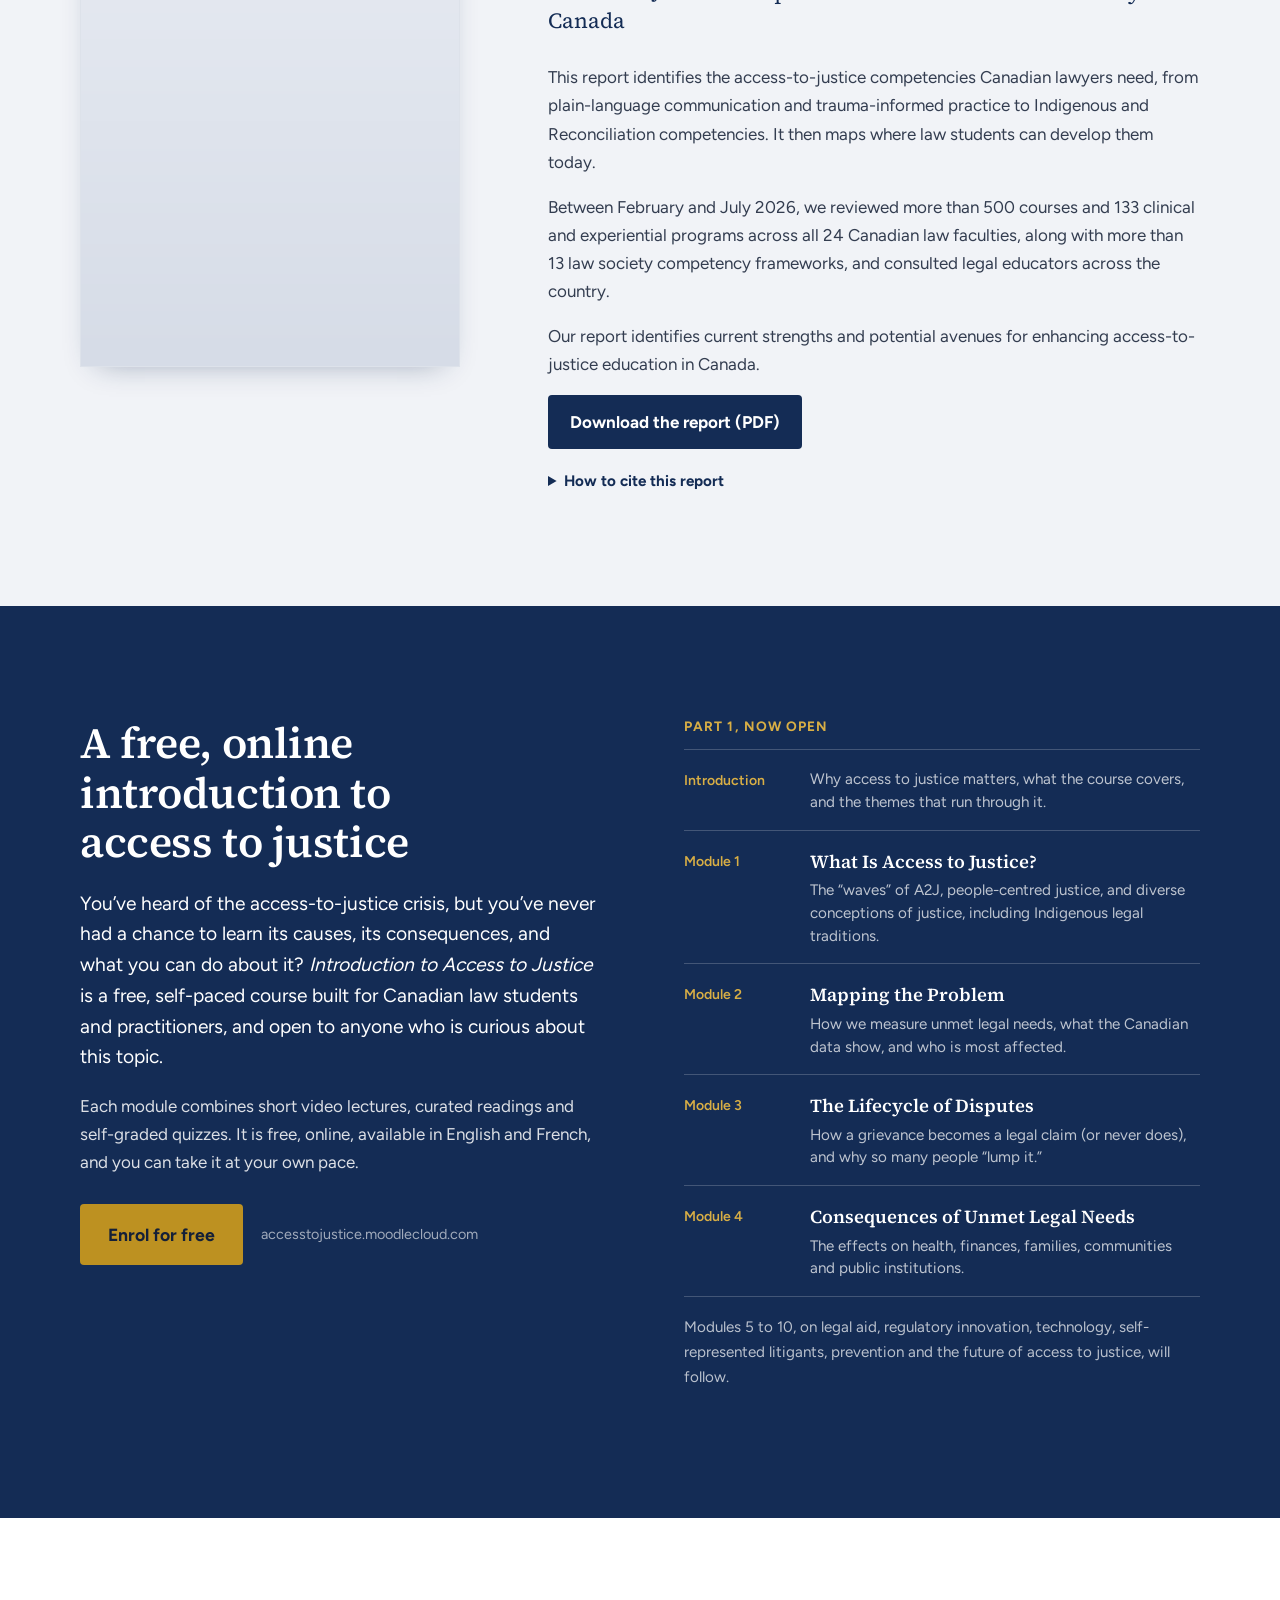
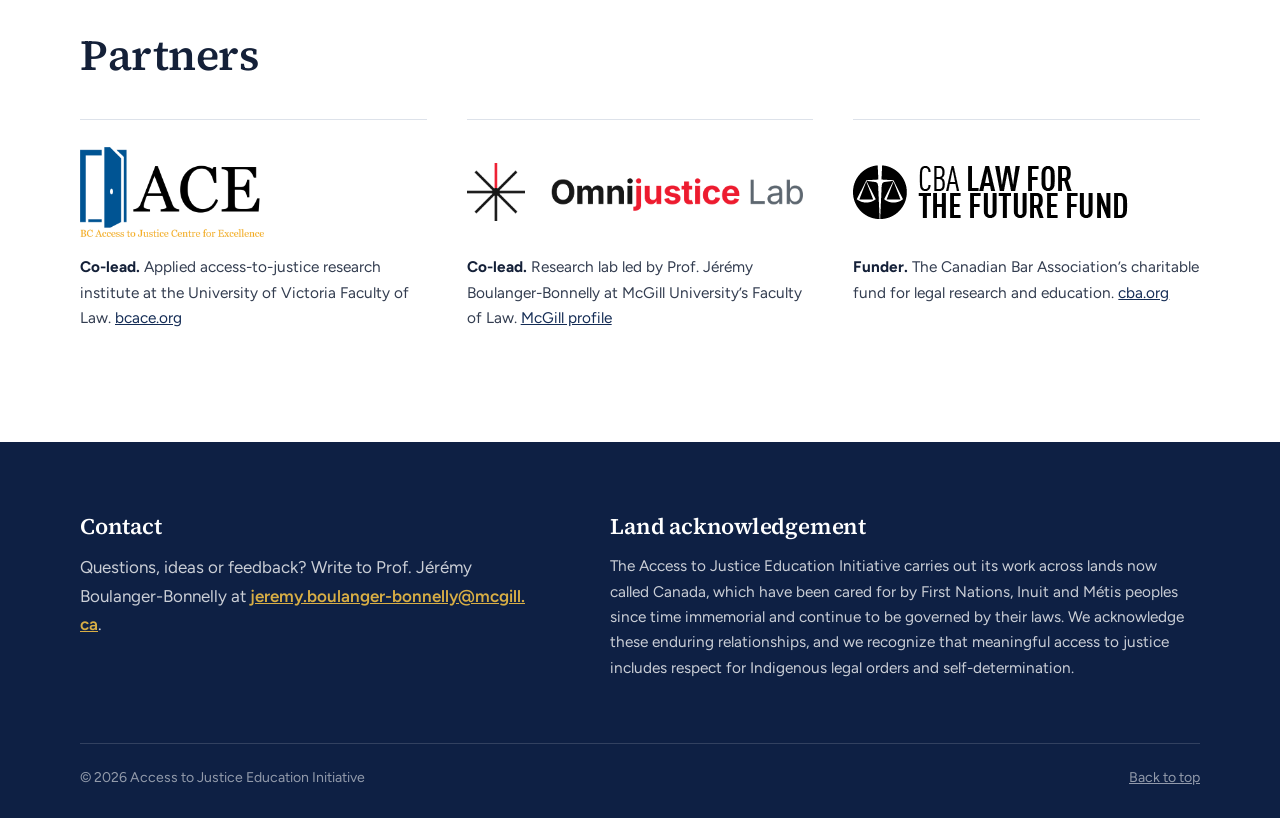
==== commit 8b9a8bd8: "New design (v2): English page and README" ====
--- a/index.html
+++ b/index.html
@@ -9,7 +9,6 @@
   <link rel="alternate" hreflang="en" href="https://a2jeducation.org/">
   <link rel="alternate" hreflang="fr" href="https://a2jeducation.org/fr/">
 
-  <!-- Social sharing preview -->
   <meta property="og:type" content="website">
   <meta property="og:title" content="Access to Justice Education Initiative">
   <meta property="og:description" content="Research and a free online course to strengthen access-to-justice education in Canada.">
@@ -20,9 +19,9 @@
   <link rel="icon" href="favicon.ico" sizes="any">
   <link rel="icon" type="image/png" href="favicon.png">
   <link rel="apple-touch-icon" href="assets/img/apple-touch-icon.png">
-  <meta name="theme-color" content="#0B1A36">
-
-  <link rel="preload" href="fonts/figtree-latin-800-normal.woff2" as="font" type="font/woff2" crossorigin>
+  <meta name="theme-color" content="#142C55">
+
+  <link rel="preload" href="fonts/source-serif-4-latin-600-normal.woff2" as="font" type="font/woff2" crossorigin>
   <link rel="stylesheet" href="css/styles.css">
 </head>
 <body>
@@ -32,7 +31,7 @@
   <!-- ============ NAVIGATION ============ -->
   <header class="site-nav" id="nav">
     <div class="nav-inner">
-      <a class="nav-brand" href="#top" aria-label="Access to Justice Education Initiative — back to top">
+      <a class="nav-brand" href="#top" aria-label="Access to Justice Education Initiative, back to top">
         <img src="assets/img/logo-horizontal-en.png" alt="Access to Justice Education Initiative" width="1269" height="202">
       </a>
 
@@ -46,7 +45,7 @@
         <a href="#course">Course</a>
         <a href="#partners">Partners</a>
         <a href="#contact">Contact</a>
-        <a class="nav-lang" href="fr/" lang="fr" hreflang="fr" title="Version française">FR</a>
+        <a class="nav-lang" href="fr/index.html" lang="fr" hreflang="fr" title="Version française">FR</a>
         <a class="btn btn-gold btn-sm" href="https://accesstojustice.moodlecloud.com" target="_blank" rel="noopener">Enrol</a>
       </nav>
     </div>
@@ -56,54 +55,40 @@
 
     <!-- ============ HERO (logo only) ============ -->
     <section class="hero" id="top" aria-label="Access to Justice Education Initiative">
-      <div class="hero-glow" aria-hidden="true"></div>
-      <div class="hero-grid" aria-hidden="true"></div>
       <h1 class="hero-logo">
         <img src="assets/img/logo-stacked-en-reverse.png" alt="Access to Justice Education Initiative" width="944" height="589">
       </h1>
-      <a class="hero-scroll" href="#about" aria-label="Scroll to learn more">
-        <span></span>
-      </a>
     </section>
 
     <!-- ============ 1. ABOUT ============ -->
     <section class="section about" id="about">
       <div class="container">
-        <div class="about-head reveal">
-          <p class="eyebrow">About the Initiative</p>
-          <h2>Improving access-to-justice education in&nbsp;Canada.</h2>
-        </div>
+        <h2 class="about-title">Improving access‑to‑justice education in Canada</h2>
 
         <div class="about-body">
-          <div class="about-text reveal">
-            <p class="lead">Every year, many people in Canada face legal problems they cannot resolve. Legal professionals can help close that gap — but only if their education gives them the tools to build a people-centred, A2J-focused practice.</p>
-            <p class="lead">Launched in 2025, the <strong>Access to Justice Education Initiative (A2JEI)</strong> is a national project led by the BC Access to Justice Centre for Excellence at the University of Victoria and McGill University’s Faculty of Law, with generous funding from the CBA Law for the Future Fund.</p>
+          <div class="about-text">
+            <p class="lead">Every year, many people in Canada face legal problems they cannot resolve. Legal professionals can help close that gap, but only if their education gives them the tools to build a people-centred, A2J-focused practice.</p>
+            <p class="lead">Launched in September 2025, the <strong>Access to Justice Education Initiative (A2JEI)</strong> is a national project led by the BC Access to Justice Centre for Excellence at the University of Victoria and McGill University’s Faculty of Law, with generous funding from the CBA Law for the Future Fund.</p>
             <div class="team">
-              <p class="team-label">Project team</p>
+              <h3 class="small-heading">Project team</h3>
               <ul>
-                <li><strong>Jérémy Boulanger-Bonnelly</strong><span>Principal Investigator · McGill University</span></li>
-                <li><strong>Valerie L. Le Blanc</strong><span>Lead Research Analyst · BC ACE</span></li>
+                <li><strong>Jérémy Boulanger-Bonnelly</strong><span>Principal Investigator, McGill University</span></li>
+                <li><strong>Valerie L. Le Blanc</strong><span>Lead Research Analyst, BC ACE</span></li>
                 <li><strong>Robert Lapper, KC</strong><span>BC ACE</span></li>
-                <li><strong>Michelle Lawrence</strong><span>Director · BC ACE</span></li>
+                <li><strong>Michelle Lawrence</strong><span>Director, BC ACE</span></li>
               </ul>
             </div>
           </div>
 
           <div class="pillars">
-            <article class="pillar reveal">
-              <div class="pillar-icon" aria-hidden="true">
-                <svg viewBox="0 0 48 48"><circle cx="21" cy="21" r="12" fill="none" stroke="currentColor" stroke-width="3.5"/><path d="M30 30 L41 41" stroke="currentColor" stroke-width="4" stroke-linecap="round"/><circle cx="21" cy="21" r="3.5" fill="#BD9121"/></svg>
-              </div>
+            <article class="pillar">
               <h3>Research</h3>
-              <p>We identified access-to-justice competencies and mapped how all 24 Canadian law faculties teach access to justice, highlighting both strengths and opportunities.</p>
+              <p>Between February and July 2026, we identified access-to-justice competencies and mapped how all 24 Canadian law faculties teach access to justice, highlighting both strengths and opportunities.</p>
               <a class="text-link" href="#report">Read the report</a>
             </article>
-            <article class="pillar reveal">
-              <div class="pillar-icon" aria-hidden="true">
-                <svg viewBox="0 0 48 48"><path d="M5 13 C12 10 19 11 23 14 V39 C19 36 12 35 5 38 Z" fill="currentColor"/><path d="M43 13 C36 10 29 11 25 14 V39 C29 36 36 35 43 38 Z" fill="currentColor"/><circle cx="24" cy="6.5" r="3.5" fill="#BD9121"/></svg>
-              </div>
+            <article class="pillar">
               <h3>Education</h3>
-              <p>To help fill those gaps, we built a free, online introduction to access to justice, designed for law students and practitioners, and open to everyone.</p>
+              <p>To help fill the gaps, we built a free online introduction to access to justice, designed for law students and practitioners, and open to everyone. Part 1 is now open.</p>
               <a class="text-link" href="#course">Explore the course</a>
             </article>
           </div>
@@ -114,33 +99,24 @@
     <!-- ============ 2. REPORT ============ -->
     <section class="section report" id="report">
       <div class="container report-grid">
-        <div class="report-cover reveal">
+        <div class="report-cover">
           <!-- To replace the placeholder: save the real cover as assets/report/cover.png (same name) -->
           <img src="assets/report/cover.png" alt="Cover of the report Building the A2J Lawyer (coming soon)" width="850" height="1100" loading="lazy">
         </div>
 
-        <div class="report-text reveal">
-          <p class="eyebrow">Research report · September 2026</p>
+        <div class="report-text">
+          <p class="meta">Research report, September 2026</p>
           <h2>Building the A2J Lawyer</h2>
           <p class="subtitle">Access-to-Justice Competencies and Educational Pathways in Canada</p>
 
-          <p>What does it take to practise law with people at the centre? This report identifies the access-to-justice competencies Canadian lawyers need — from plain-language communication and trauma-informed practice to Indigenous and Reconciliation competencies — and maps where law students can develop them today.</p>
-          <p>Every Canadian law faculty teaches access to justice in some form. But most of that teaching remains doctrinal, and only a handful of courses focus on people-centred skills such as building client relationships, communicating accessibly, or using technology responsibly.</p>
-          <p>Our report identifies potential avenues for enhancing access-to-justice education in Canada.</p>
-
-          <dl class="stats">
-            <div><dt>24</dt><dd>law faculties</dd></div>
-            <div><dt>500+</dt><dd>courses reviewed</dd></div>
-            <div><dt>133</dt><dd>clinical &amp; experiential programs</dd></div>
-            <div><dt>13+</dt><dd>law society competency frameworks reviewed</dd></div>
-          </dl>
+          <p>This report identifies the access-to-justice competencies Canadian lawyers need, from plain-language communication and trauma-informed practice to Indigenous and Reconciliation competencies. It then maps where law students can develop them today.</p>
+          <p>Between February and July 2026, we reviewed more than 500 courses and 133 clinical and experiential programs across all 24 Canadian law faculties, along with more than 13 law society competency frameworks, and consulted legal educators across the country.</p>
+
+          <p>Our report identifies current strengths and potential avenues for enhancing access-to-justice education in Canada.</p>
 
           <div class="actions">
             <!-- Save the PDF as assets/report/building-the-a2j-lawyer.pdf -->
-            <a class="btn btn-navy" href="assets/report/building-the-a2j-lawyer.pdf" download>
-              <svg aria-hidden="true" viewBox="0 0 24 24"><path d="M12 3v12m0 0l-5-5m5 5l5-5M4 20h16" fill="none" stroke="currentColor" stroke-width="2.2" stroke-linecap="round" stroke-linejoin="round"/></svg>
-              Download the report (PDF)
-            </a>
+            <a class="btn btn-navy" href="assets/report/building-the-a2j-lawyer.pdf" download>Download the report (PDF)</a>
           </div>
 
           <details class="cite">
@@ -153,60 +129,27 @@
 
     <!-- ============ 3. COURSE ============ -->
     <section class="section course" id="course">
-      <div class="course-glow" aria-hidden="true"></div>
-      <div class="container">
-        <div class="course-head reveal">
-          <p class="eyebrow eyebrow-gold">Free online course</p>
-          <h2>A free, online introduction to access to&nbsp;justice.</h2>
-          <p class="lead">You’ve heard of the access-to-justice crisis, but you’ve never learned its causes, its consequences, and what you can do about it? <em>Introduction to Access to Justice</em> is a free, self-paced course built for Canadian law students and practitioners, and open to anyone who is curious about this topic.</p>
-          <ul class="chips" aria-label="Course features">
-            <li>100% free</li>
-            <li>Online &amp; self-paced</li>
-            <li>Video lectures</li>
-            <li>Curated readings</li>
-            <li>Self-graded quizzes</li>
-          </ul>
-        </div>
-
-        <ol class="modules">
-          <li class="module module-intro reveal">
-            <span class="module-num">00</span>
-            <h3>Introduction</h3>
-            <p>Why access to justice matters, what the course covers, and the threads that run through it.</p>
-          </li>
-          <li class="module reveal">
-            <span class="module-num">01</span>
-            <h3>What Is Access to Justice?</h3>
-            <p>The “waves” of A2J, people-centred justice, and diverse conceptions of justice, including Indigenous legal traditions.</p>
-          </li>
-          <li class="module reveal">
-            <span class="module-num">02</span>
-            <h3>Mapping the Problem</h3>
-            <p>How we measure unmet legal needs, what the Canadian data show, and who is most affected.</p>
-          </li>
-          <li class="module reveal">
-            <span class="module-num">03</span>
-            <h3>The Lifecycle of Disputes</h3>
-            <p>How a grievance becomes — or never becomes — a legal claim, and why so many people “lump it.”</p>
-          </li>
-          <li class="module reveal">
-            <span class="module-num">04</span>
-            <h3>Consequences of Unmet Legal Needs</h3>
-            <p>The ripple effects on health, finances, families, communities and public institutions.</p>
-          </li>
-        </ol>
-
-        <div class="course-foot reveal">
-          <div class="threads">
-            <p class="more">More modules — on legal aid, regulatory innovation, technology, self-represented litigants and prevention — are on the way.</p>
-          </div>
-          <div class="enrol">
-            <a class="btn btn-gold btn-lg" href="https://accesstojustice.moodlecloud.com" target="_blank" rel="noopener">
-              Enrol for free
-              <svg aria-hidden="true" viewBox="0 0 24 24"><path d="M5 12h14m0 0l-6-6m6 6l-6 6" fill="none" stroke="currentColor" stroke-width="2.4" stroke-linecap="round" stroke-linejoin="round"/></svg>
-            </a>
-            <p class="enrol-note">accesstojustice.moodlecloud.com</p>
-          </div>
+      <div class="container course-grid">
+        <div class="course-intro">
+          <h2>A free, online introduction to access to justice</h2>
+          <p class="lead">You’ve heard of the access-to-justice crisis, but you’ve never had a chance to learn its causes, its consequences, and what you can do about it? <em>Introduction to Access to Justice</em> is a free, self-paced course built for Canadian law students and practitioners, and open to anyone who is curious about this topic.</p>
+          <p>Each module combines short video lectures, curated readings and self-graded quizzes. It is free, online, available in English and French, and you can take it at your own pace.</p>
+          <p class="enrol">
+            <a class="btn btn-gold btn-lg" href="https://accesstojustice.moodlecloud.com" target="_blank" rel="noopener">Enrol for free</a>
+            <span class="enrol-note">accesstojustice.moodlecloud.com</span>
+          </p>
+        </div>
+
+        <div class="syllabus">
+          <h3 class="small-heading">Part 1, now open</h3>
+          <ol>
+            <li><span class="mod">Introduction</span><span class="desc">Why access to justice matters, what the course covers, and the themes that run through it.</span></li>
+            <li><span class="mod">Module 1</span><strong>What Is Access to Justice?</strong><span class="desc">The “waves” of A2J, people-centred justice, and diverse conceptions of justice, including Indigenous legal traditions.</span></li>
+            <li><span class="mod">Module 2</span><strong>Mapping the Problem</strong><span class="desc">How we measure unmet legal needs, what the Canadian data show, and who is most affected.</span></li>
+            <li><span class="mod">Module 3</span><strong>The Lifecycle of Disputes</strong><span class="desc">How a grievance becomes a legal claim (or never does), and why so many people “lump it.”</span></li>
+            <li><span class="mod">Module 4</span><strong>Consequences of Unmet Legal Needs</strong><span class="desc">The effects on health, finances, families, communities and public institutions.</span></li>
+          </ol>
+          <p class="more">Modules 5 to 10, on legal aid, regulatory innovation, technology, self-represented litigants, prevention and the future of access to justice, will follow.</p>
         </div>
       </div>
     </section>
@@ -214,42 +157,27 @@
     <!-- ============ 4. PARTNERS ============ -->
     <section class="section partners" id="partners">
       <div class="container">
-        <div class="partners-head reveal">
-          <p class="eyebrow">Partners</p>
-          <h2>Made possible by</h2>
-        </div>
-
-        <div class="partner-grid">
-          <a class="partner reveal" href="https://bcace.org/" target="_blank" rel="noopener">
-            <div class="partner-logo">
+        <h2>Partners</h2>
+        <ul class="partner-row">
+          <li>
+            <a href="https://bcace.org/" target="_blank" rel="noopener" class="partner-logo">
               <img class="logo-tall" src="assets/logos/bc-ace.png" alt="BC Access to Justice Centre for Excellence" loading="lazy">
-            </div>
-            <p class="partner-role">Co-lead · University of Victoria</p>
-            <h3>BC Access to Justice Centre for Excellence</h3>
-            <p>An applied research institute at UVic’s Faculty of Law working on practical solutions to improve access to justice. BC ACE launched the Initiative and co-leads its research.</p>
-            <span class="text-link">bcace.org</span>
-          </a>
-
-          <a class="partner reveal" href="https://www.mcgill.ca/law/profs/boulanger-bonnelly-jeremy" target="_blank" rel="noopener">
-            <div class="partner-logo">
+            </a>
+            <p><strong>Co-lead.</strong> Applied access-to-justice research institute at the University of Victoria Faculty of Law. <a href="https://bcace.org/" target="_blank" rel="noopener">bcace.org</a></p>
+          </li>
+          <li>
+            <a href="https://www.mcgill.ca/law/profs/boulanger-bonnelly-jeremy" target="_blank" rel="noopener" class="partner-logo">
               <img src="assets/logos/omnijustice-lab.png" alt="Omnijustice Lab" loading="lazy">
-            </div>
-            <p class="partner-role">Co-lead · McGill University</p>
-            <h3>Omnijustice Lab</h3>
-            <p>Led by Prof. Jérémy Boulanger-Bonnelly at McGill University’s Faculty of Law, the Omnijustice Lab co-leads the Initiative’s research and developed its free online course.</p>
-            <span class="text-link">McGill Faculty of Law</span>
-          </a>
-
-          <a class="partner reveal" href="https://www.cba.org/about-us/cba-partners/law-for-the-future-fund/" target="_blank" rel="noopener">
-            <div class="partner-logo">
+            </a>
+            <p><strong>Co-lead.</strong> Research lab led by Prof. Jérémy Boulanger-Bonnelly at McGill University’s Faculty of Law. <a href="https://www.mcgill.ca/law/profs/boulanger-bonnelly-jeremy" target="_blank" rel="noopener">McGill profile</a></p>
+          </li>
+          <li>
+            <a href="https://www.cba.org/about-us/cba-partners/law-for-the-future-fund/" target="_blank" rel="noopener" class="partner-logo">
               <img src="assets/logos/lfff-en.png" alt="CBA Law for the Future Fund" loading="lazy">
-            </div>
-            <p class="partner-role">Funder</p>
-            <h3>CBA Law for the Future Fund</h3>
-            <p>The Canadian Bar Association’s charitable fund supports research and education projects that shape the future of law in Canada. It generously funds the Initiative.</p>
-            <span class="text-link">cba.org</span>
-          </a>
-        </div>
+            </a>
+            <p><strong>Funder.</strong> The Canadian Bar Association’s charitable fund for legal research and education. <a href="https://www.cba.org/about-us/cba-partners/law-for-the-future-fund/" target="_blank" rel="noopener">cba.org</a></p>
+          </li>
+        </ul>
       </div>
     </section>
 
@@ -258,25 +186,20 @@
   <!-- ============ FOOTER / CONTACT ============ -->
   <footer class="site-footer" id="contact">
     <div class="container footer-grid">
-      <div class="footer-brand">
-        <img src="assets/img/logo-stacked-en-reverse.png" alt="Access to Justice Education Initiative" width="944" height="589" loading="lazy">
-      </div>
-
       <div class="footer-contact">
-        <p class="eyebrow eyebrow-gold">Contact</p>
-        <p class="footer-big">Questions, ideas or feedback? We’d love to hear from you.</p>
-        <a class="mail" href="mailto:jeremy.boulanger-bonnelly@mcgill.ca">jeremy.boulanger-bonnelly@mcgill.ca</a>
+        <h2>Contact</h2>
+        <p>Questions, ideas or feedback? Write to Prof. Jérémy Boulanger-Bonnelly at <a class="mail" href="mailto:jeremy.boulanger-bonnelly@mcgill.ca">jeremy.boulanger-bonnelly@mcgill.ca</a>.</p>
       </div>
 
       <div class="footer-land">
-        <p class="eyebrow eyebrow-gold">Land acknowledgement</p>
+        <h2>Land acknowledgement</h2>
         <p>The Access to Justice Education Initiative carries out its work across lands now called Canada, which have been cared for by First Nations, Inuit and Métis peoples since time immemorial and continue to be governed by their laws. We acknowledge these enduring relationships, and we recognize that meaningful access to justice includes respect for Indigenous legal orders and self-determination.</p>
       </div>
     </div>
 
     <div class="container footer-bottom">
       <p>© <span id="year">2026</span> Access to Justice Education Initiative</p>
-      <p><a href="#top">Back to top ↑</a></p>
+      <p><a href="#top">Back to top</a></p>
     </div>
   </footer>
 
--- a/css/styles.css
+++ b/css/styles.css
@@ -1,318 +1,170 @@
 /* =========================================================
-   Access to Justice Education Initiative — a2jeducation.org
-   ---------------------------------------------------------
+   Access to Justice Education Initiative (a2jeducation.org)
    Colours come from the A2JEI logo. To tweak the look,
    change the values in :root below.
    ========================================================= */
 
-/* ---------- Fonts (self-hosted: no Google tracking) ---------- */
+/* ---------- Fonts (self-hosted) ---------- */
 @font-face { font-family: "Figtree"; font-weight: 400; font-style: normal; font-display: swap; src: url("../fonts/figtree-latin-400-normal.woff2") format("woff2"); }
 @font-face { font-family: "Figtree"; font-weight: 500; font-style: normal; font-display: swap; src: url("../fonts/figtree-latin-500-normal.woff2") format("woff2"); }
 @font-face { font-family: "Figtree"; font-weight: 600; font-style: normal; font-display: swap; src: url("../fonts/figtree-latin-600-normal.woff2") format("woff2"); }
 @font-face { font-family: "Figtree"; font-weight: 700; font-style: normal; font-display: swap; src: url("../fonts/figtree-latin-700-normal.woff2") format("woff2"); }
-@font-face { font-family: "Figtree"; font-weight: 800; font-style: normal; font-display: swap; src: url("../fonts/figtree-latin-800-normal.woff2") format("woff2"); }
+@font-face { font-family: "Source Serif 4"; font-weight: 400; font-style: normal; font-display: swap; src: url("../fonts/source-serif-4-latin-400-normal.woff2") format("woff2"); }
+@font-face { font-family: "Source Serif 4"; font-weight: 600; font-style: normal; font-display: swap; src: url("../fonts/source-serif-4-latin-600-normal.woff2") format("woff2"); }
+@font-face { font-family: "Source Serif 4"; font-weight: 700; font-style: normal; font-display: swap; src: url("../fonts/source-serif-4-latin-700-normal.woff2") format("woff2"); }
 
 :root {
-  --navy: #142C55;        /* logo navy */
-  --navy-800: #10244A;
-  --navy-900: #0B1A36;
-  --gold: #BD9121;        /* logo gold */
+  --navy: #142C55;
+  --navy-dark: #0E2044;
+  --gold: #BD9121;
+  --gold-text: #8F6B10;   /* gold dark enough for text on white */
   --gold-light: #D8AE45;
-  --slate: #79818D;       /* logo grey */
-  --ink: #18223A;
-  --text: #3A4458;
-  --paper: #F7F4EE;       /* warm off-white */
-  --line: #E4DFD4;
+  --slate: #5E6878;
+  --ink: #142038;
+  --text: #333D50;
+  --mist: #F1F3F7;        /* cool light grey */
+  --line: #DDE2EA;
   --white: #FFFFFF;
 
-  --radius: 18px;
-  --nav-h: 76px;
-  --max: 1160px;
-  --shadow: 0 20px 50px -20px rgba(11, 26, 54, .35);
+  --serif: "Source Serif 4", Georgia, "Times New Roman", serif;
+  --sans: "Figtree", system-ui, -apple-system, "Segoe UI", sans-serif;
+  --nav-h: 72px;
+  --max: 1120px;
 }
 
 /* ---------- Base ---------- */
 *, *::before, *::after { box-sizing: border-box; }
 html { scroll-behavior: smooth; -webkit-text-size-adjust: 100%; }
-body {
-  margin: 0;
-  font-family: "Figtree", system-ui, -apple-system, "Segoe UI", sans-serif;
-  font-size: 1.0625rem;
-  line-height: 1.65;
-  color: var(--text);
-  background: var(--white);
-  -webkit-font-smoothing: antialiased;
-}
+body { margin: 0; font-family: var(--sans); font-size: 1.0625rem; line-height: 1.65; color: var(--text); background: var(--white); -webkit-font-smoothing: antialiased; }
 img { max-width: 100%; height: auto; display: block; }
-a { color: inherit; }
-h1, h2, h3 { color: var(--ink); line-height: 1.12; margin: 0 0 .5em; letter-spacing: -.015em; }
-h2 { font-size: clamp(2rem, 4.2vw, 3.1rem); font-weight: 800; }
-h3 { font-size: 1.3rem; font-weight: 700; }
+a { color: var(--navy); }
+h1, h2, h3 { color: var(--ink); margin: 0 0 .5em; }
+h2 { font-family: var(--serif); font-weight: 600; font-size: clamp(1.9rem, 3.6vw, 2.7rem); line-height: 1.15; letter-spacing: -.01em; text-wrap: balance; }
+h3 { font-family: var(--serif); font-weight: 600; font-size: 1.35rem; line-height: 1.25; }
 p { margin: 0 0 1em; }
-section[id], footer[id] { scroll-margin-top: calc(var(--nav-h) - 1px); }
+section[id], footer[id] { scroll-margin-top: var(--nav-h); }
 
 .container { width: min(100% - 40px, var(--max)); margin-inline: auto; }
-.section { padding: clamp(80px, 11vw, 140px) 0; position: relative; }
+.section { padding: clamp(72px, 9vw, 112px) 0; }
 
-.skip-link { position: absolute; left: -9999px; top: 8px; background: var(--gold); color: var(--navy-900); padding: 8px 14px; border-radius: 8px; z-index: 100; font-weight: 700; }
+.skip-link { position: absolute; left: -9999px; top: 8px; background: var(--gold); color: var(--ink); padding: 8px 14px; z-index: 100; font-weight: 700; }
 .skip-link:focus { left: 8px; }
+:focus-visible { outline: 3px solid var(--gold); outline-offset: 3px; }
 
-:focus-visible { outline: 3px solid var(--gold); outline-offset: 3px; border-radius: 4px; }
-
-.eyebrow {
-  font-size: .92rem; font-weight: 800; letter-spacing: .2em; text-transform: uppercase;
-  color: var(--navy); margin-bottom: 1.1em; display: flex; align-items: center; gap: 12px;
-}
-.eyebrow::before { content: ""; width: 36px; height: 3px; background: var(--gold); border-radius: 2px; }
-.eyebrow-gold { color: var(--gold-light); }
-
-.lead { font-size: clamp(1.15rem, 1.6vw, 1.32rem); line-height: 1.55; color: var(--ink); }
+.lead { font-size: clamp(1.12rem, 1.5vw, 1.25rem); line-height: 1.6; color: var(--ink); }
+.small-heading { font-family: var(--sans); font-size: .85rem; font-weight: 700; letter-spacing: .08em; text-transform: uppercase; color: var(--slate); margin-bottom: 14px; }
 
 /* ---------- Buttons & links ---------- */
-.btn {
-  display: inline-flex; align-items: center; gap: 10px;
-  font: inherit; font-weight: 700; text-decoration: none;
-  padding: 14px 24px; border-radius: 999px; border: 0; cursor: pointer;
-  transition: transform .2s ease, box-shadow .2s ease, background .2s ease;
-}
-.btn svg { width: 20px; height: 20px; }
-.btn:hover { transform: translateY(-2px); }
-.btn-navy { background: var(--navy); color: var(--white); box-shadow: 0 10px 24px -10px rgba(20,44,85,.6); }
-.btn-navy:hover { background: var(--navy-800); }
-.btn-gold { background: var(--gold); color: var(--navy-900); box-shadow: 0 10px 28px -10px rgba(189,145,33,.7); }
+.btn { display: inline-block; font: inherit; font-weight: 700; text-decoration: none; padding: 13px 22px; border-radius: 4px; border: 0; cursor: pointer; transition: background .15s ease; }
+.btn-navy { background: var(--navy); color: var(--white); }
+.btn-navy:hover { background: var(--navy-dark); }
+.btn-gold { background: var(--gold); color: var(--ink); }
 .btn-gold:hover { background: var(--gold-light); }
-.btn-sm { padding: 9px 18px; font-size: .95rem; }
-.btn-lg { padding: 18px 34px; font-size: 1.15rem; }
-
-.text-link {
-  font-weight: 700; color: var(--navy); text-decoration: none;
-  display: inline-flex; align-items: center; gap: 6px;
-  border-bottom: 2px solid var(--gold); padding-bottom: 2px;
-}
-.text-link::after { content: "→"; transition: transform .2s ease; }
-a:hover .text-link::after, .text-link:hover::after { transform: translateX(4px); }
+.btn-sm { padding: 8px 16px; font-size: .95rem; }
+.btn-lg { padding: 16px 28px; font-size: 1.1rem; }
+.text-link { font-weight: 700; color: var(--navy); text-underline-offset: 4px; text-decoration-thickness: 2px; text-decoration-color: var(--gold); }
+.text-link:hover { color: var(--gold-text); }
 
 /* ---------- Navigation ---------- */
-.site-nav {
-  position: fixed; inset: 0 0 auto 0; height: var(--nav-h); z-index: 50;
-  transition: background .3s ease, box-shadow .3s ease;
-}
+.site-nav { position: fixed; inset: 0 0 auto 0; height: var(--nav-h); z-index: 50; transition: background .2s ease; }
 .nav-inner { height: 100%; width: min(100% - 40px, var(--max)); margin-inline: auto; display: flex; align-items: center; justify-content: space-between; gap: 24px; }
-.nav-brand img { height: 40px; width: auto; transition: opacity .3s ease, transform .3s ease; }
-.nav-menu { display: flex; align-items: center; gap: 30px; }
-.nav-menu a:not(.btn) {
-  text-decoration: none; font-weight: 600; font-size: .98rem; color: rgba(255,255,255,.85);
-  position: relative; padding: 6px 0; transition: color .2s ease;
-}
-.nav-menu a:not(.btn)::after {
-  content: ""; position: absolute; left: 0; right: 0; bottom: 0; height: 2px; background: var(--gold);
-  transform: scaleX(0); transform-origin: left; transition: transform .25s ease;
-}
-.nav-menu a:not(.btn):hover::after, .nav-menu a.active::after { transform: scaleX(1); }
-.nav-menu a:not(.btn):hover { color: var(--white); }
-.nav-lang { border: 1.5px solid rgba(255,255,255,.4); border-radius: 8px; padding: 4px 9px !important; font-size: .82rem !important; letter-spacing: .08em; }
-.nav-lang::after { display: none; }
+.nav-brand img { height: 38px; width: auto; }
+.nav-menu { display: flex; align-items: center; gap: 28px; }
+.nav-menu a:not(.btn) { text-decoration: none; font-weight: 600; font-size: .98rem; color: rgba(255,255,255,.88); padding: 6px 0; border-bottom: 2px solid transparent; }
+.nav-menu a:not(.btn):hover, .nav-menu a.active { border-bottom-color: var(--gold); }
+.nav-lang { border: 1px solid rgba(255,255,255,.45) !important; border-radius: 3px; padding: 3px 8px !important; font-size: .82rem !important; letter-spacing: .06em; }
 
-/* On the hero: transparent bar, logo hidden (the hero IS the logo) */
-.site-nav:not(.scrolled) .nav-brand img { opacity: 0; transform: translateY(-6px); pointer-events: none; }
-/* After scrolling: solid white bar */
-.site-nav.scrolled { background: rgba(255,255,255,.96); backdrop-filter: blur(10px); -webkit-backdrop-filter: blur(10px); box-shadow: 0 1px 0 var(--line), 0 8px 30px -18px rgba(11,26,54,.35); }
+.site-nav:not(.scrolled) .nav-brand { visibility: hidden; }
+.site-nav.scrolled { background: var(--white); border-bottom: 1px solid var(--line); }
 .site-nav.scrolled .nav-menu a:not(.btn) { color: var(--text); }
-.site-nav.scrolled .nav-menu a:not(.btn):hover, .site-nav.scrolled .nav-menu a.active { color: var(--navy); }
-.site-nav.scrolled .nav-lang { border-color: var(--line); }
+.site-nav.scrolled .nav-menu a.active { color: var(--navy); }
+.site-nav.scrolled .nav-lang { border-color: var(--line) !important; }
 
 .nav-toggle { display: none; background: none; border: 0; width: 44px; height: 44px; padding: 10px; cursor: pointer; }
-.nav-toggle span { display: block; height: 2.5px; background: var(--white); border-radius: 2px; margin: 5px 0; transition: transform .25s ease, opacity .25s ease, background .3s; }
+.nav-toggle span { display: block; height: 2px; background: var(--white); margin: 6px 0; }
 .site-nav.scrolled .nav-toggle span, .site-nav.open .nav-toggle span { background: var(--navy); }
-.site-nav.open .nav-toggle span:nth-child(1) { transform: translateY(7.5px) rotate(45deg); }
-.site-nav.open .nav-toggle span:nth-child(2) { opacity: 0; }
-.site-nav.open .nav-toggle span:nth-child(3) { transform: translateY(-7.5px) rotate(-45deg); }
 
 /* ---------- Hero ---------- */
-.hero {
-  min-height: 100vh; min-height: 100svh;
-  display: grid; place-items: center; position: relative; overflow: hidden;
-  background: radial-gradient(120% 90% at 50% 10%, #1B3A6E 0%, var(--navy) 38%, var(--navy-900) 100%);
-  padding: calc(var(--nav-h) + 20px) 24px 110px;
-}
-.hero-glow {
-  position: absolute; width: 900px; height: 900px; left: 50%; top: 42%;
-  transform: translate(-50%, -50%);
-  background: radial-gradient(circle, rgba(216,174,69,.28) 0%, rgba(216,174,69,.08) 35%, transparent 65%);
-  animation: breathe 7s ease-in-out infinite;
-}
-.hero-grid {
-  position: absolute; inset: 0;
-  background-image: radial-gradient(rgba(255,255,255,.12) 1.2px, transparent 1.3px);
-  background-size: 34px 34px;
-  -webkit-mask-image: radial-gradient(ellipse 70% 60% at 50% 45%, transparent 25%, #000 80%);
-          mask-image: radial-gradient(ellipse 70% 60% at 50% 45%, transparent 25%, #000 80%);
-}
-.hero-logo { margin: 0; position: relative; z-index: 1; width: min(560px, 82vw); }
-.hero-logo img { width: 100%; filter: drop-shadow(0 24px 60px rgba(0,0,0,.35)); animation: rise 1.2s cubic-bezier(.2,.8,.2,1) both; }
-.hero-scroll {
-  position: absolute; bottom: 36px; left: 50%; transform: translateX(-50%);
-  width: 30px; height: 48px; border: 2px solid rgba(255,255,255,.45); border-radius: 20px; z-index: 1;
-}
-.hero-scroll span { position: absolute; left: 50%; top: 9px; width: 4px; height: 9px; margin-left: -2px; border-radius: 2px; background: var(--gold-light); animation: scrollcue 1.8s ease-in-out infinite; }
-.hero-scroll:hover { border-color: var(--white); }
-
-@keyframes rise { from { opacity: 0; transform: translateY(30px) scale(.97); } to { opacity: 1; transform: none; } }
-@keyframes breathe { 0%,100% { opacity: .85; transform: translate(-50%,-50%) scale(1); } 50% { opacity: 1; transform: translate(-50%,-50%) scale(1.07); } }
-@keyframes scrollcue { 0% { opacity: 0; transform: translateY(0); } 30% { opacity: 1; } 100% { opacity: 0; transform: translateY(16px); } }
+.hero { min-height: 56vh; display: grid; place-items: center; background: var(--navy); padding: calc(var(--nav-h) + 16px) 24px 48px; }
+.hero-logo { margin: 0; width: min(400px, 72vw); }
 
 /* ---------- About ---------- */
-.about-head { max-width: 820px; margin-bottom: 56px; }
-.about-body { display: grid; grid-template-columns: 1.05fr 1fr; gap: clamp(40px, 6vw, 80px); align-items: center; }
-.team { margin-top: 2.2em; padding-top: 1.5em; border-top: 1px solid var(--line); }
-.team-label { font-size: .8rem; font-weight: 800; letter-spacing: .18em; text-transform: uppercase; color: var(--gold); margin-bottom: .9em; }
+.about-title { max-width: 760px; margin-bottom: 44px; }
+.about-body { display: grid; grid-template-columns: 1.1fr 1fr; gap: clamp(40px, 6vw, 80px); align-items: start; }
+.team { margin-top: 2em; padding-top: 1.4em; border-top: 1px solid var(--line); }
 .team ul { list-style: none; padding: 0; margin: 0; display: grid; grid-template-columns: 1fr 1fr; gap: 14px 24px; }
-.team li { display: flex; flex-direction: column; border-left: 3px solid var(--gold); padding-left: 12px; line-height: 1.35; }
-.team li strong { color: var(--ink); font-size: 1.02rem; }
-.team li span { color: var(--slate); font-size: .9rem; margin-top: 3px; }
-@media (max-width: 480px) { .team ul { grid-template-columns: 1fr; } }
-.pillars { display: grid; gap: 18px; }
-.pillar {
-  background: var(--paper); border: 1px solid var(--line); border-radius: var(--radius);
-  padding: 24px 28px 22px; position: relative; overflow: hidden;
-  transition: transform .25s ease, box-shadow .25s ease;
-}
-.pillar:hover { transform: translateY(-4px); box-shadow: var(--shadow); }
-.pillar::after { content: ""; position: absolute; right: -40px; top: -40px; width: 120px; height: 120px; border-radius: 50%; background: rgba(189,145,33,.08); }
-.pillar-icon { width: 50px; height: 50px; border-radius: 14px; background: var(--navy); color: var(--white); display: grid; place-items: center; margin-bottom: 14px; }
-.pillar-icon svg { width: 30px; height: 30px; }
-.pillar p { margin-bottom: .8em; }
+.team li { display: flex; flex-direction: column; line-height: 1.35; }
+.team li strong { color: var(--ink); }
+.team li span { color: var(--slate); font-size: .92rem; margin-top: 2px; }
+.pillars { display: grid; gap: 20px; }
+.pillar { background: var(--mist); padding: 28px 30px 26px; border-top: 3px solid var(--navy); }
+.pillar p { margin-bottom: .9em; }
 
 /* ---------- Report ---------- */
-.report { background: var(--paper); overflow: hidden; }
-.report::before { /* soft gold arc */
-  content: ""; position: absolute; left: -200px; top: 50%; width: 620px; height: 620px; transform: translateY(-50%);
-  border-radius: 50%; background: radial-gradient(circle, rgba(189,145,33,.14), transparent 65%); pointer-events: none;
-}
-.report-grid { display: grid; grid-template-columns: minmax(260px, 420px) 1fr; gap: clamp(40px, 7vw, 96px); align-items: center; position: relative; }
-.report-cover { perspective: 1400px; }
-.report-cover img {
-  width: 100%; border-radius: 6px 14px 14px 6px;
-  box-shadow: -2px 0 0 rgba(0,0,0,.08) inset, 0 40px 70px -25px rgba(11,26,54,.55), 0 12px 24px -12px rgba(11,26,54,.35);
-  transform: rotateY(8deg) rotateX(2deg); transition: transform .5s cubic-bezier(.2,.8,.2,1);
-}
-.report-cover:hover img { transform: rotateY(0) rotateX(0) translateY(-6px); }
-.subtitle { font-size: clamp(1.15rem, 1.8vw, 1.4rem); font-weight: 600; color: var(--navy); margin-top: -.2em; margin-bottom: 1.3em; line-height: 1.35; }
-.stats { display: grid; grid-template-columns: repeat(4, 1fr); gap: 12px; margin: 30px 0 34px; padding: 0; }
-.stats div { background: var(--white); border: 1px solid var(--line); border-radius: 14px; padding: 16px 14px; }
-.stats dt { font-size: 2rem; font-weight: 800; color: var(--navy); line-height: 1; }
-.stats dd { margin: 6px 0 0; font-size: .84rem; line-height: 1.3; color: var(--slate); font-weight: 600; }
-.actions { display: flex; flex-wrap: wrap; gap: 14px; }
-.cite { margin-top: 22px; font-size: .95rem; }
+.report { background: var(--mist); }
+.report-grid { display: grid; grid-template-columns: minmax(240px, 380px) 1fr; gap: clamp(40px, 7vw, 88px); align-items: start; }
+.report-cover img { width: 100%; border: 1px solid var(--line); box-shadow: 0 12px 30px -18px rgba(20,44,85,.45); }
+.meta { font-size: .95rem; color: var(--slate); margin-bottom: .6em; }
+.subtitle { font-family: var(--serif); font-size: clamp(1.15rem, 1.8vw, 1.35rem); color: var(--navy); margin-top: -.2em; margin-bottom: 1.3em; line-height: 1.35; }
+.actions { margin-top: 8px; }
+.cite { margin-top: 20px; font-size: .95rem; }
 .cite summary { cursor: pointer; font-weight: 700; color: var(--navy); width: fit-content; }
-.cite p { margin-top: 10px; padding: 14px 16px; background: var(--white); border-radius: 10px; border: 1px solid var(--line); }
+.cite p { margin-top: 10px; padding: 14px 16px; background: var(--white); border: 1px solid var(--line); }
 
 /* ---------- Course ---------- */
-.course { background: linear-gradient(170deg, var(--navy) 0%, var(--navy-900) 100%); color: rgba(255,255,255,.82); overflow: hidden; }
-.course h2, .course h3 { color: var(--white); }
-.course .lead { color: rgba(255,255,255,.9); }
-.course-glow { position: absolute; right: -250px; top: -250px; width: 800px; height: 800px; border-radius: 50%; background: radial-gradient(circle, rgba(216,174,69,.22), transparent 60%); pointer-events: none; }
-.course-head { max-width: 860px; position: relative; }
-.chips { list-style: none; display: flex; flex-wrap: wrap; gap: 10px; padding: 0; margin: 28px 0 0; }
-.chips li { border: 1.5px solid rgba(216,174,69,.55); color: var(--gold-light); border-radius: 999px; padding: 7px 16px; font-weight: 600; font-size: .93rem; }
-.chips li:first-child { background: var(--gold); color: var(--navy-900); border-color: var(--gold); }
-
-.modules { list-style: none; padding: 0; margin: 60px 0 0; display: grid; grid-template-columns: repeat(5, 1fr); gap: 16px; position: relative; }
-.module {
-  background: rgba(255,255,255,.05); border: 1px solid rgba(255,255,255,.12); border-radius: var(--radius);
-  padding: 26px 22px 24px; transition: transform .25s ease, background .25s ease, border-color .25s ease;
-}
-.module:hover { transform: translateY(-6px); background: rgba(255,255,255,.09); border-color: rgba(216,174,69,.6); }
-.module-num { display: block; font-size: 2.6rem; font-weight: 800; color: var(--gold-light); line-height: 1; margin-bottom: 18px; letter-spacing: -.02em; }
-.module h3 { font-size: 1.12rem; margin-bottom: .6em; }
-.module p { font-size: .93rem; line-height: 1.5; margin: 0; color: rgba(255,255,255,.72); }
-.module-intro .module-num { color: rgba(255,255,255,.35); }
-
-.course-foot { margin-top: 56px; display: flex; justify-content: space-between; align-items: center; gap: 40px; flex-wrap: wrap; position: relative; }
-.threads { max-width: 620px; }
-.threads-label { font-size: .8rem; font-weight: 700; letter-spacing: .2em; text-transform: uppercase; color: rgba(255,255,255,.55); margin-bottom: 12px; }
-.threads ul { list-style: none; padding: 0; margin: 0 0 16px; display: flex; flex-wrap: wrap; gap: 8px 22px; }
-.threads li { color: var(--white); font-weight: 600; display: flex; align-items: center; gap: 9px; }
-.threads li::before { content: ""; width: 8px; height: 8px; border-radius: 50%; background: var(--gold); }
-.threads .more { font-size: .95rem; color: rgba(255,255,255,.6); margin: 0; }
-.enrol { text-align: center; }
-.enrol-note { font-size: .85rem; color: rgba(255,255,255,.5); margin: 12px 0 0; }
+.course { background: var(--navy); color: rgba(255,255,255,.85); }
+.course h2 { color: var(--white); }
+.course .lead { color: var(--white); }
+.course-grid { display: grid; grid-template-columns: 1fr 1fr; gap: clamp(40px, 7vw, 88px); align-items: start; }
+.enrol { margin-top: 28px; display: flex; flex-wrap: wrap; align-items: center; gap: 10px 18px; }
+.enrol-note { font-size: .9rem; color: rgba(255,255,255,.6); }
+.course .small-heading { color: var(--gold-light); }
+.syllabus ol { list-style: none; padding: 0; margin: 0; border-top: 1px solid rgba(255,255,255,.2); }
+.syllabus li { padding: 16px 0; border-bottom: 1px solid rgba(255,255,255,.2); display: grid; grid-template-columns: 110px 1fr; column-gap: 16px; }
+.syllabus .mod { grid-row: span 2; font-size: .88rem; font-weight: 600; color: var(--gold-light); padding-top: 3px; }
+.syllabus strong { font-family: var(--serif); font-weight: 600; font-size: 1.15rem; color: var(--white); }
+.syllabus .desc { grid-column: 2; font-size: .95rem; color: rgba(255,255,255,.72); line-height: 1.5; margin-top: 2px; }
+.syllabus .more { margin-top: 18px; font-size: .95rem; color: rgba(255,255,255,.7); }
 
 /* ---------- Partners ---------- */
-.partners-head { text-align: center; margin-bottom: 56px; }
-.partners-head .eyebrow { justify-content: center; }
-.partner-grid { display: grid; grid-template-columns: repeat(3, 1fr); gap: 24px; }
-.partner {
-  display: flex; flex-direction: column; text-decoration: none; color: var(--text);
-  background: var(--white); border: 1px solid var(--line); border-radius: var(--radius);
-  padding: 30px 28px 28px; transition: transform .25s ease, box-shadow .25s ease, border-color .25s ease;
-}
-.partner:hover { transform: translateY(-6px); box-shadow: var(--shadow); border-color: transparent; }
-.partner-logo { height: 120px; display: flex; align-items: center; justify-content: center; background: var(--paper); border-radius: 12px; margin-bottom: 22px; padding: 18px 22px; position: relative; }
-.partner-logo img { max-height: 66px; max-width: 100%; width: auto; object-fit: contain; }
-.partner-logo img.logo-tall { max-height: 96px; }
-.logo-fallback { display: none; font-weight: 800; font-size: 1.8rem; color: var(--navy); letter-spacing: .04em; }
-.partner-logo.logo-missing img { display: none; }
-.partner-logo.logo-missing .logo-fallback { display: block; }
-.partner-role { font-size: .78rem; font-weight: 700; letter-spacing: .16em; text-transform: uppercase; color: var(--gold); margin-bottom: .5em; }
-.partner h3 { font-size: 1.2rem; }
-.partner p:not(.partner-role) { font-size: .96rem; flex: 1; }
-.partner .text-link { align-self: flex-start; margin-top: 6px; }
+.partners h2 { margin-bottom: 40px; }
+.partner-row { list-style: none; padding: 0; margin: 0; display: grid; grid-template-columns: repeat(3, 1fr); gap: 40px; }
+.partner-row li { border-top: 1px solid var(--line); padding-top: 26px; }
+.partner-logo { display: flex; align-items: center; height: 92px; margin-bottom: 16px; }
+.partner-logo img { max-height: 58px; max-width: 100%; width: auto; }
+.partner-logo img.logo-tall { max-height: 90px; }
+.partner-row p { font-size: .96rem; margin: 0; }
+.partner-row p strong { color: var(--ink); }
 
 /* ---------- Footer ---------- */
-.site-footer { background: var(--navy-900); color: rgba(255,255,255,.72); padding: 90px 0 30px; }
-.footer-grid { display: grid; grid-template-columns: 220px 1fr 1.25fr; gap: clamp(32px, 5vw, 70px); align-items: start; }
-.footer-brand img { width: 200px; }
-.footer-big { color: var(--white); font-size: 1.3rem; font-weight: 600; line-height: 1.4; }
-.mail { color: var(--gold-light); font-weight: 700; text-decoration: none; border-bottom: 2px solid rgba(216,174,69,.4); word-break: break-all; }
-.mail:hover { border-color: var(--gold-light); }
-.footer-land p:last-child { font-size: .95rem; line-height: 1.65; }
-.footer-bottom { display: flex; justify-content: space-between; gap: 20px; flex-wrap: wrap; border-top: 1px solid rgba(255,255,255,.12); margin-top: 60px; padding-top: 24px; font-size: .88rem; color: rgba(255,255,255,.5); }
+.site-footer { background: var(--navy-dark); color: rgba(255,255,255,.78); padding: 72px 0 28px; }
+.site-footer h2 { color: var(--white); font-size: 1.4rem; margin-bottom: .6em; }
+.footer-grid { display: grid; grid-template-columns: 1fr 1.3fr; gap: clamp(32px, 6vw, 80px); }
+.mail { color: var(--gold-light); font-weight: 600; word-break: break-all; }
+.footer-land p { font-size: .96rem; }
+.footer-bottom { display: flex; justify-content: space-between; gap: 20px; flex-wrap: wrap; border-top: 1px solid rgba(255,255,255,.15); margin-top: 48px; padding-top: 22px; font-size: .88rem; color: rgba(255,255,255,.55); }
 .footer-bottom p { margin: 0; }
-.footer-bottom a { text-decoration: none; }
-.footer-bottom a:hover { color: var(--white); }
-
-/* ---------- Scroll-reveal animation ---------- */
-.js .reveal { opacity: 0; transform: translateY(28px); transition: opacity .8s ease, transform .8s cubic-bezier(.2,.8,.2,1); }
-.js .reveal.visible { opacity: 1; transform: none; }
+.footer-bottom a { color: inherit; }
 
 /* ---------- Responsive ---------- */
-@media (max-width: 1080px) {
-  .modules { grid-template-columns: repeat(3, 1fr); }
-  .module-intro { grid-column: span 3; }
-  .stats { grid-template-columns: repeat(2, 1fr); }
-}
 @media (max-width: 920px) {
   .nav-toggle { display: block; }
-  .nav-menu {
-    position: fixed; top: var(--nav-h); left: 0; right: 0;
-    flex-direction: column; align-items: stretch; gap: 0;
-    background: var(--white); padding: 10px 20px 24px; box-shadow: 0 20px 40px -20px rgba(11,26,54,.4);
-    transform: translateY(-12px); opacity: 0; visibility: hidden; transition: all .25s ease;
-  }
+  .nav-menu { position: fixed; top: var(--nav-h); left: 0; right: 0; flex-direction: column; align-items: stretch; gap: 0; background: var(--white); padding: 8px 20px 22px; border-bottom: 1px solid var(--line); display: none; }
   .site-nav.open { background: var(--white); }
-  .site-nav.open .nav-menu { transform: none; opacity: 1; visibility: visible; }
-  .site-nav.open .nav-brand img { opacity: 1; transform: none; }
-  .nav-menu a:not(.btn) { color: var(--text) !important; padding: 14px 4px; border-bottom: 1px solid var(--line); }
-  .nav-menu a:not(.btn)::after { display: none; }
-  .nav-lang { border: 0 !important; border-bottom: 1px solid var(--line) !important; border-radius: 0 !important; padding: 14px 4px !important; font-size: .98rem !important; }
-  .nav-menu .btn { margin-top: 18px; justify-content: center; }
-  .about-body, .report-grid { grid-template-columns: 1fr; }
-  .report-cover { max-width: 340px; }
-  .partner-grid { grid-template-columns: 1fr; max-width: 560px; margin-inline: auto; }
-  .footer-grid { grid-template-columns: 1fr; }
+  .site-nav.open .nav-menu { display: flex; }
+  .site-nav.open .nav-brand { visibility: visible; }
+  .nav-menu a:not(.btn) { color: var(--text) !important; padding: 13px 2px; border-bottom: 1px solid var(--line); }
+  .nav-lang { border: 0 !important; border-bottom: 1px solid var(--line) !important; border-radius: 0; padding: 13px 2px !important; font-size: .98rem !important; }
+  .nav-menu .btn { margin-top: 16px; text-align: center; }
+  .about-body, .report-grid, .course-grid, .footer-grid { grid-template-columns: 1fr; }
+  .report-cover { max-width: 300px; }
+  .partner-row { grid-template-columns: 1fr; gap: 28px; }
 }
-@media (max-width: 640px) {
-  .modules { grid-template-columns: 1fr; }
-  .module-intro { grid-column: auto; }
-  .nav-brand img { height: 32px; }
-  .course-foot { flex-direction: column; align-items: stretch; }
-  .enrol .btn { width: 100%; justify-content: center; }
-  .stats dt { font-size: 1.7rem; }
+@media (max-width: 520px) {
+  .team ul { grid-template-columns: 1fr; }
+  .syllabus li { grid-template-columns: 1fr; }
+  .syllabus .mod { grid-row: auto; }
+  .syllabus .desc { grid-column: auto; }
+  .nav-brand img { height: 30px; }
 }
-
-@media (prefers-reduced-motion: reduce) {
-  html { scroll-behavior: auto; }
-  *, *::before, *::after { animation: none !important; transition: none !important; }
-  .js .reveal { opacity: 1; transform: none; }
-}
+@media (prefers-reduced-motion: reduce) { html { scroll-behavior: auto; } }
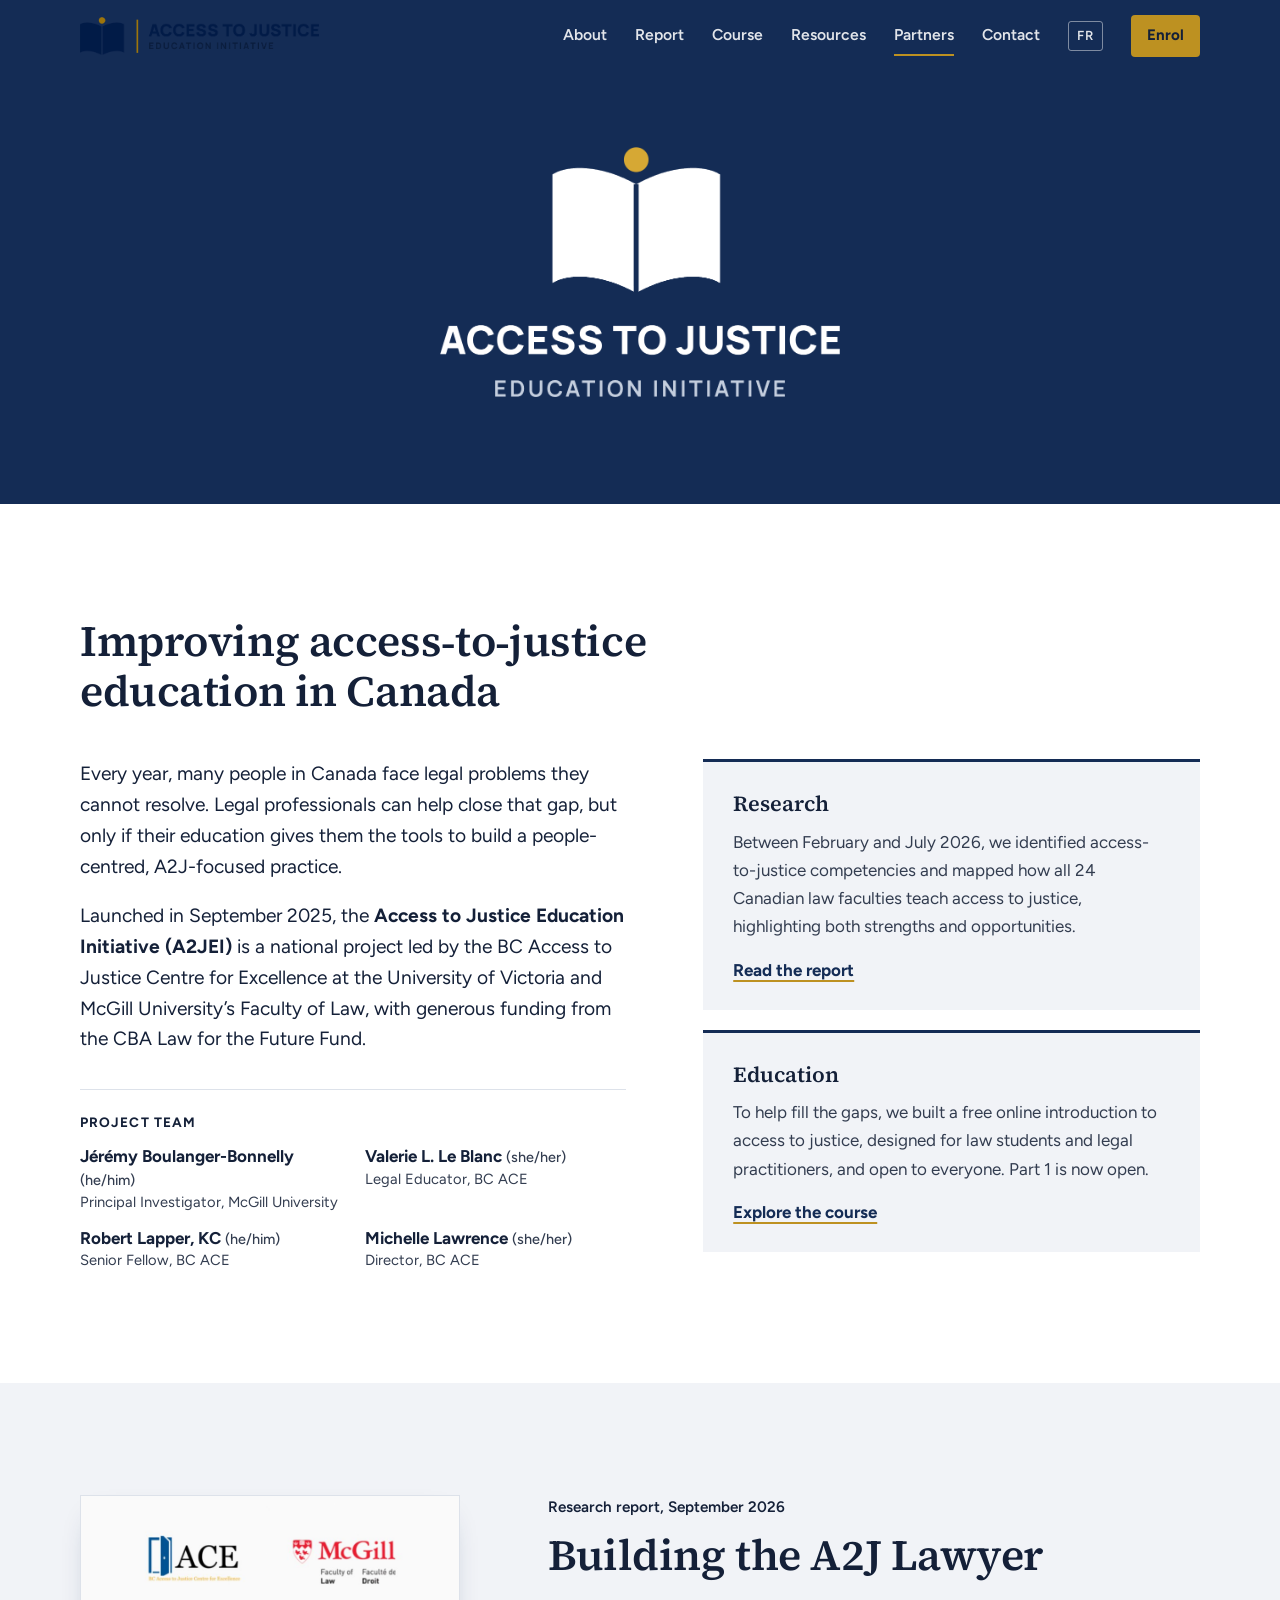
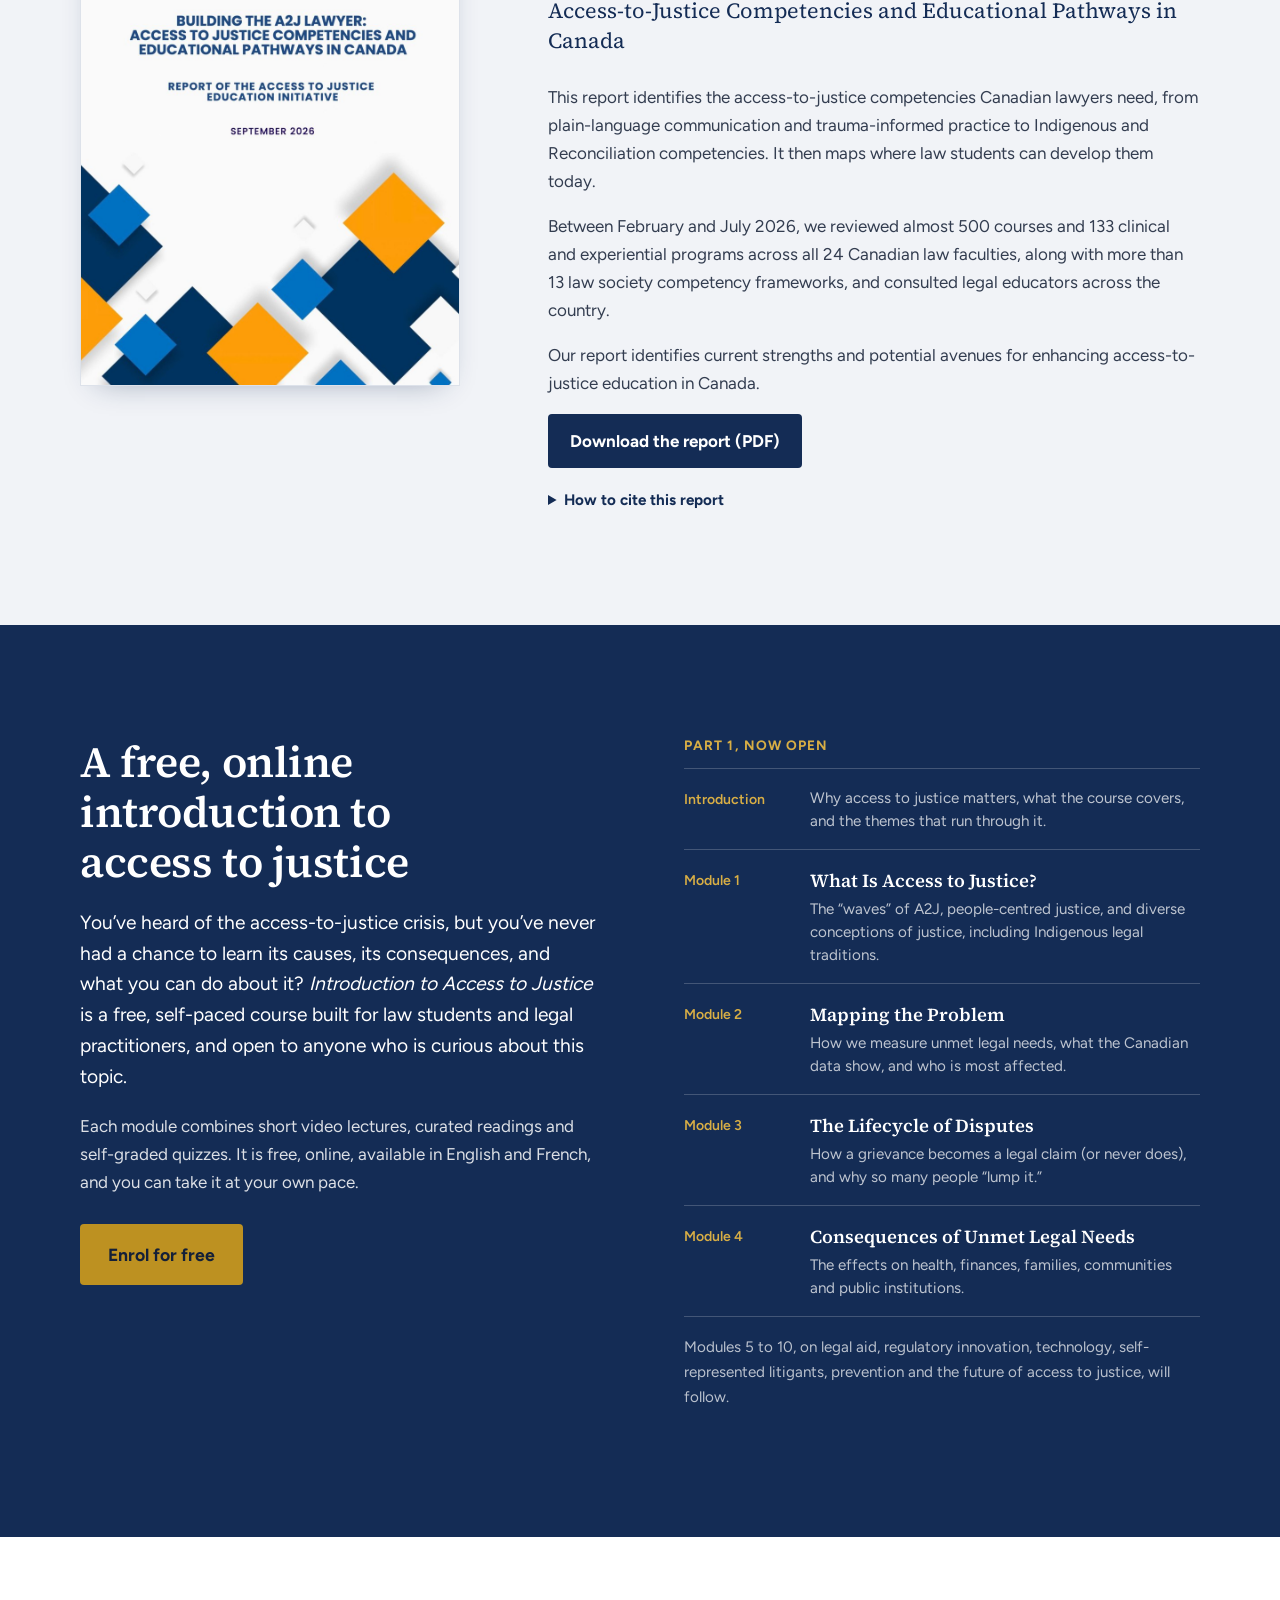
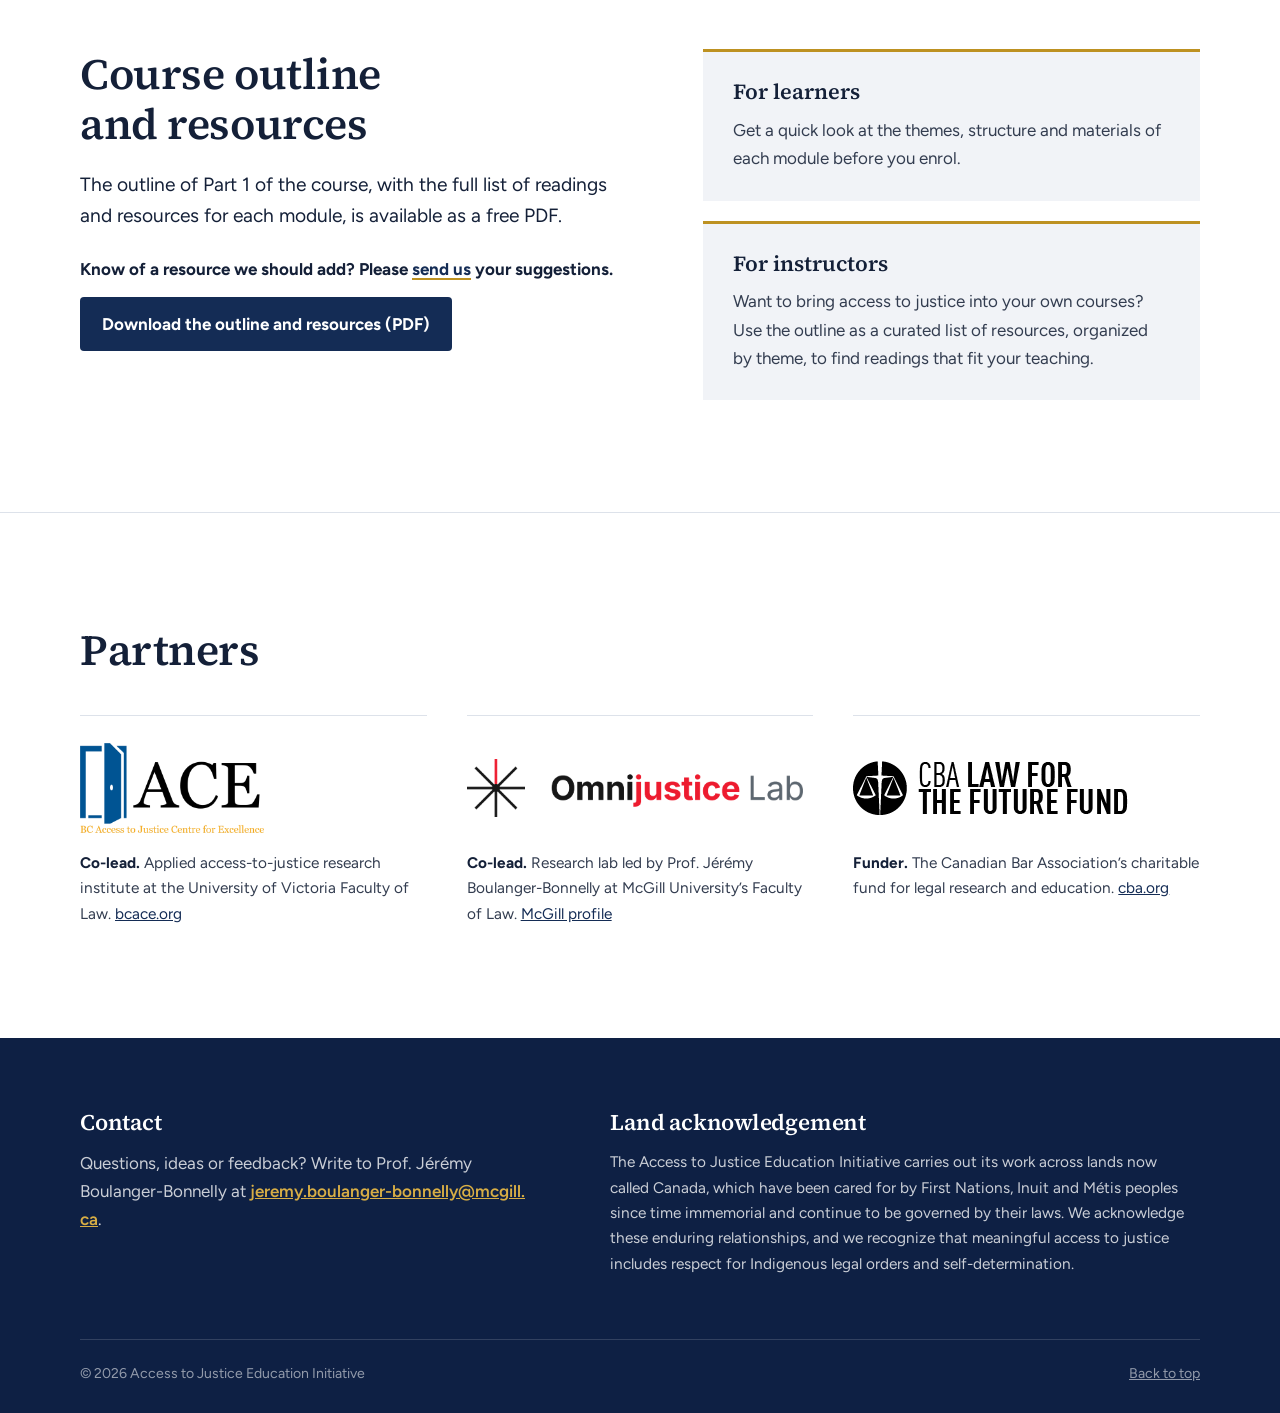
==== commit 38b2d9f2: "Version 3: final reports and covers (EN/FR), course outline and resources section, team and wording " ====
--- a/index.html
+++ b/index.html
@@ -43,6 +43,7 @@
         <a href="#about">About</a>
         <a href="#report">Report</a>
         <a href="#course">Course</a>
+        <a href="#resources">Resources</a>
         <a href="#partners">Partners</a>
         <a href="#contact">Contact</a>
         <a class="nav-lang" href="fr/index.html" lang="fr" hreflang="fr" title="Version française">FR</a>
@@ -72,10 +73,10 @@
             <div class="team">
               <h3 class="small-heading">Project team</h3>
               <ul>
-                <li><strong>Jérémy Boulanger-Bonnelly</strong><span>Principal Investigator, McGill University</span></li>
-                <li><strong>Valerie L. Le Blanc</strong><span>Lead Research Analyst, BC ACE</span></li>
-                <li><strong>Robert Lapper, KC</strong><span>BC ACE</span></li>
-                <li><strong>Michelle Lawrence</strong><span>Director, BC ACE</span></li>
+                <li><strong>Jérémy Boulanger-Bonnelly <small class="pron">(he/him)</small></strong><span>Principal Investigator, McGill University</span></li>
+                <li><strong>Valerie L. Le Blanc <small class="pron">(she/her)</small></strong><span>Legal Educator, BC ACE</span></li>
+                <li><strong>Robert Lapper, KC <small class="pron">(he/him)</small></strong><span>Senior Fellow, BC ACE</span></li>
+                <li><strong>Michelle Lawrence <small class="pron">(she/her)</small></strong><span>Director, BC ACE</span></li>
               </ul>
             </div>
           </div>
@@ -88,7 +89,7 @@
             </article>
             <article class="pillar">
               <h3>Education</h3>
-              <p>To help fill the gaps, we built a free online introduction to access to justice, designed for law students and practitioners, and open to everyone. Part 1 is now open.</p>
+              <p>To help fill the gaps, we built a free online introduction to access to justice, designed for law students and legal practitioners, and open to everyone. Part 1 is now open.</p>
               <a class="text-link" href="#course">Explore the course</a>
             </article>
           </div>
@@ -100,8 +101,7 @@
     <section class="section report" id="report">
       <div class="container report-grid">
         <div class="report-cover">
-          <!-- To replace the placeholder: save the real cover as assets/report/cover.png (same name) -->
-          <img src="assets/report/cover.png" alt="Cover of the report Building the A2J Lawyer (coming soon)" width="850" height="1100" loading="lazy">
+          <img src="assets/report/cover.jpg" alt="Cover of the report Building the A2J Lawyer: Access to Justice Competencies and Educational Pathways in Canada" width="850" height="1100" loading="lazy">
         </div>
 
         <div class="report-text">
@@ -110,7 +110,7 @@
           <p class="subtitle">Access-to-Justice Competencies and Educational Pathways in Canada</p>
 
           <p>This report identifies the access-to-justice competencies Canadian lawyers need, from plain-language communication and trauma-informed practice to Indigenous and Reconciliation competencies. It then maps where law students can develop them today.</p>
-          <p>Between February and July 2026, we reviewed more than 500 courses and 133 clinical and experiential programs across all 24 Canadian law faculties, along with more than 13 law society competency frameworks, and consulted legal educators across the country.</p>
+          <p>Between February and July 2026, we reviewed almost 500 courses and 133 clinical and experiential programs across all 24 Canadian law faculties, along with more than 13 law society competency frameworks, and consulted legal educators across the country.</p>
 
           <p>Our report identifies current strengths and potential avenues for enhancing access-to-justice education in Canada.</p>
 
@@ -132,11 +132,10 @@
       <div class="container course-grid">
         <div class="course-intro">
           <h2>A free, online introduction to access to justice</h2>
-          <p class="lead">You’ve heard of the access-to-justice crisis, but you’ve never had a chance to learn its causes, its consequences, and what you can do about it? <em>Introduction to Access to Justice</em> is a free, self-paced course built for Canadian law students and practitioners, and open to anyone who is curious about this topic.</p>
+          <p class="lead">You’ve heard of the access-to-justice crisis, but you’ve never had a chance to learn its causes, its consequences, and what you can do about it? <em>Introduction to Access to Justice</em> is a free, self-paced course built for law students and legal practitioners, and open to anyone who is curious about this topic.</p>
           <p>Each module combines short video lectures, curated readings and self-graded quizzes. It is free, online, available in English and French, and you can take it at your own pace.</p>
           <p class="enrol">
             <a class="btn btn-gold btn-lg" href="https://accesstojustice.moodlecloud.com" target="_blank" rel="noopener">Enrol for free</a>
-            <span class="enrol-note">accesstojustice.moodlecloud.com</span>
           </p>
         </div>
 
@@ -154,7 +153,31 @@
       </div>
     </section>
 
-    <!-- ============ 4. PARTNERS ============ -->
+    <!-- ============ 4. COURSE OUTLINE & RESOURCES ============ -->
+    <section class="section resources" id="resources">
+      <div class="container resources-grid">
+        <div class="resources-intro">
+          <h2>Course outline and resources</h2>
+          <p class="lead">The outline of Part 1 of the course, with the full list of readings and resources for each module, is available as a free PDF.</p>
+          <p class="resources-suggest">Know of a resource we should add? Please <a href="mailto:jeremy.boulanger-bonnelly@mcgill.ca?subject=Access%20to%20Justice%20Education%20-%20Additional%20Resources">send us</a> your suggestions.</p>
+          <p class="resources-actions">
+            <a class="btn btn-navy" href="assets/course/a2j-course-outline-part1-en.pdf" download>Download the outline and resources (PDF)</a>
+          </p>
+        </div>
+        <div class="audiences">
+          <article class="audience">
+            <h3>For learners</h3>
+            <p>Get a quick look at the themes, structure and materials of each module before you enrol.</p>
+          </article>
+          <article class="audience">
+            <h3>For instructors</h3>
+            <p>Want to bring access to justice into your own courses? Use the outline as a curated list of resources, organized by theme, to find readings that fit your teaching.</p>
+          </article>
+        </div>
+      </div>
+    </section>
+
+    <!-- ============ 5. PARTNERS ============ -->
     <section class="section partners" id="partners">
       <div class="container">
         <h2>Partners</h2>
--- a/css/styles.css
+++ b/css/styles.css
@@ -52,7 +52,7 @@
 :focus-visible { outline: 3px solid var(--gold); outline-offset: 3px; }
 
 .lead { font-size: clamp(1.12rem, 1.5vw, 1.25rem); line-height: 1.6; color: var(--ink); }
-.small-heading { font-family: var(--sans); font-size: .85rem; font-weight: 700; letter-spacing: .08em; text-transform: uppercase; color: var(--slate); margin-bottom: 14px; }
+.small-heading { font-family: var(--sans); font-size: .85rem; font-weight: 700; letter-spacing: .08em; text-transform: uppercase; color: var(--ink); margin-bottom: 14px; }
 
 /* ---------- Buttons & links ---------- */
 .btn { display: inline-block; font: inherit; font-weight: 700; text-decoration: none; padding: 13px 22px; border-radius: 4px; border: 0; cursor: pointer; transition: background .15s ease; }
@@ -95,7 +95,8 @@
 .team ul { list-style: none; padding: 0; margin: 0; display: grid; grid-template-columns: 1fr 1fr; gap: 14px 24px; }
 .team li { display: flex; flex-direction: column; line-height: 1.35; }
 .team li strong { color: var(--ink); }
-.team li span { color: var(--slate); font-size: .92rem; margin-top: 2px; }
+.team li span { color: var(--text); font-size: .92rem; margin-top: 2px; }
+.team .pron { font-size: .85em; font-weight: 500; color: var(--text); white-space: nowrap; }
 .pillars { display: grid; gap: 20px; }
 .pillar { background: var(--mist); padding: 28px 30px 26px; border-top: 3px solid var(--navy); }
 .pillar p { margin-bottom: .9em; }
@@ -104,7 +105,7 @@
 .report { background: var(--mist); }
 .report-grid { display: grid; grid-template-columns: minmax(240px, 380px) 1fr; gap: clamp(40px, 7vw, 88px); align-items: start; }
 .report-cover img { width: 100%; border: 1px solid var(--line); box-shadow: 0 12px 30px -18px rgba(20,44,85,.45); }
-.meta { font-size: .95rem; color: var(--slate); margin-bottom: .6em; }
+.meta { font-size: .95rem; font-weight: 600; color: var(--ink); margin-bottom: .6em; }
 .subtitle { font-family: var(--serif); font-size: clamp(1.15rem, 1.8vw, 1.35rem); color: var(--navy); margin-top: -.2em; margin-bottom: 1.3em; line-height: 1.35; }
 .actions { margin-top: 8px; }
 .cite { margin-top: 20px; font-size: .95rem; }
@@ -117,7 +118,6 @@
 .course .lead { color: var(--white); }
 .course-grid { display: grid; grid-template-columns: 1fr 1fr; gap: clamp(40px, 7vw, 88px); align-items: start; }
 .enrol { margin-top: 28px; display: flex; flex-wrap: wrap; align-items: center; gap: 10px 18px; }
-.enrol-note { font-size: .9rem; color: rgba(255,255,255,.6); }
 .course .small-heading { color: var(--gold-light); }
 .syllabus ol { list-style: none; padding: 0; margin: 0; border-top: 1px solid rgba(255,255,255,.2); }
 .syllabus li { padding: 16px 0; border-bottom: 1px solid rgba(255,255,255,.2); display: grid; grid-template-columns: 110px 1fr; column-gap: 16px; }
@@ -125,6 +125,16 @@
 .syllabus strong { font-family: var(--serif); font-weight: 600; font-size: 1.15rem; color: var(--white); }
 .syllabus .desc { grid-column: 2; font-size: .95rem; color: rgba(255,255,255,.72); line-height: 1.5; margin-top: 2px; }
 .syllabus .more { margin-top: 18px; font-size: .95rem; color: rgba(255,255,255,.7); }
+
+/* ---------- Course outline & resources ---------- */
+.resources-grid { display: grid; grid-template-columns: 1.1fr 1fr; gap: clamp(40px, 6vw, 80px); align-items: start; }
+.resources-actions { display: flex; flex-wrap: wrap; align-items: center; gap: 14px 24px; margin-top: 28px; }
+.resources-suggest { font-weight: 700; color: var(--ink); margin: 24px 0 0; }
+.resources-suggest a { color: var(--navy); text-decoration-color: var(--gold); text-decoration-thickness: 2px; text-underline-offset: 3px; }
+.resources-suggest + .resources-actions { margin-top: 14px; }
+.audiences { display: grid; gap: 20px; }
+.audience { background: var(--mist); padding: 26px 30px 22px; border-top: 3px solid var(--gold); }
+.audience p { margin-bottom: .4em; }
 
 /* ---------- Partners ---------- */
 .partners h2 { margin-bottom: 40px; }
@@ -156,7 +166,7 @@
   .nav-menu a:not(.btn) { color: var(--text) !important; padding: 13px 2px; border-bottom: 1px solid var(--line); }
   .nav-lang { border: 0 !important; border-bottom: 1px solid var(--line) !important; border-radius: 0; padding: 13px 2px !important; font-size: .98rem !important; }
   .nav-menu .btn { margin-top: 16px; text-align: center; }
-  .about-body, .report-grid, .course-grid, .footer-grid { grid-template-columns: 1fr; }
+  .about-body, .report-grid, .course-grid, .resources-grid, .footer-grid { grid-template-columns: 1fr; }
   .report-cover { max-width: 300px; }
   .partner-row { grid-template-columns: 1fr; gap: 28px; }
 }
@@ -168,3 +178,11 @@
   .nav-brand img { height: 30px; }
 }
 @media (prefers-reduced-motion: reduce) { html { scroll-behavior: auto; } }
+.partners { border-top: 1px solid var(--line); }
+.nav-menu a { white-space: nowrap; }
+.nav-brand { flex-shrink: 0; }
+@media (min-width: 921px) and (max-width: 1120px) {
+  .nav-menu { gap: 16px; }
+  .nav-menu a:not(.btn) { font-size: .92rem; }
+  .nav-brand img { height: 32px; }
+}
